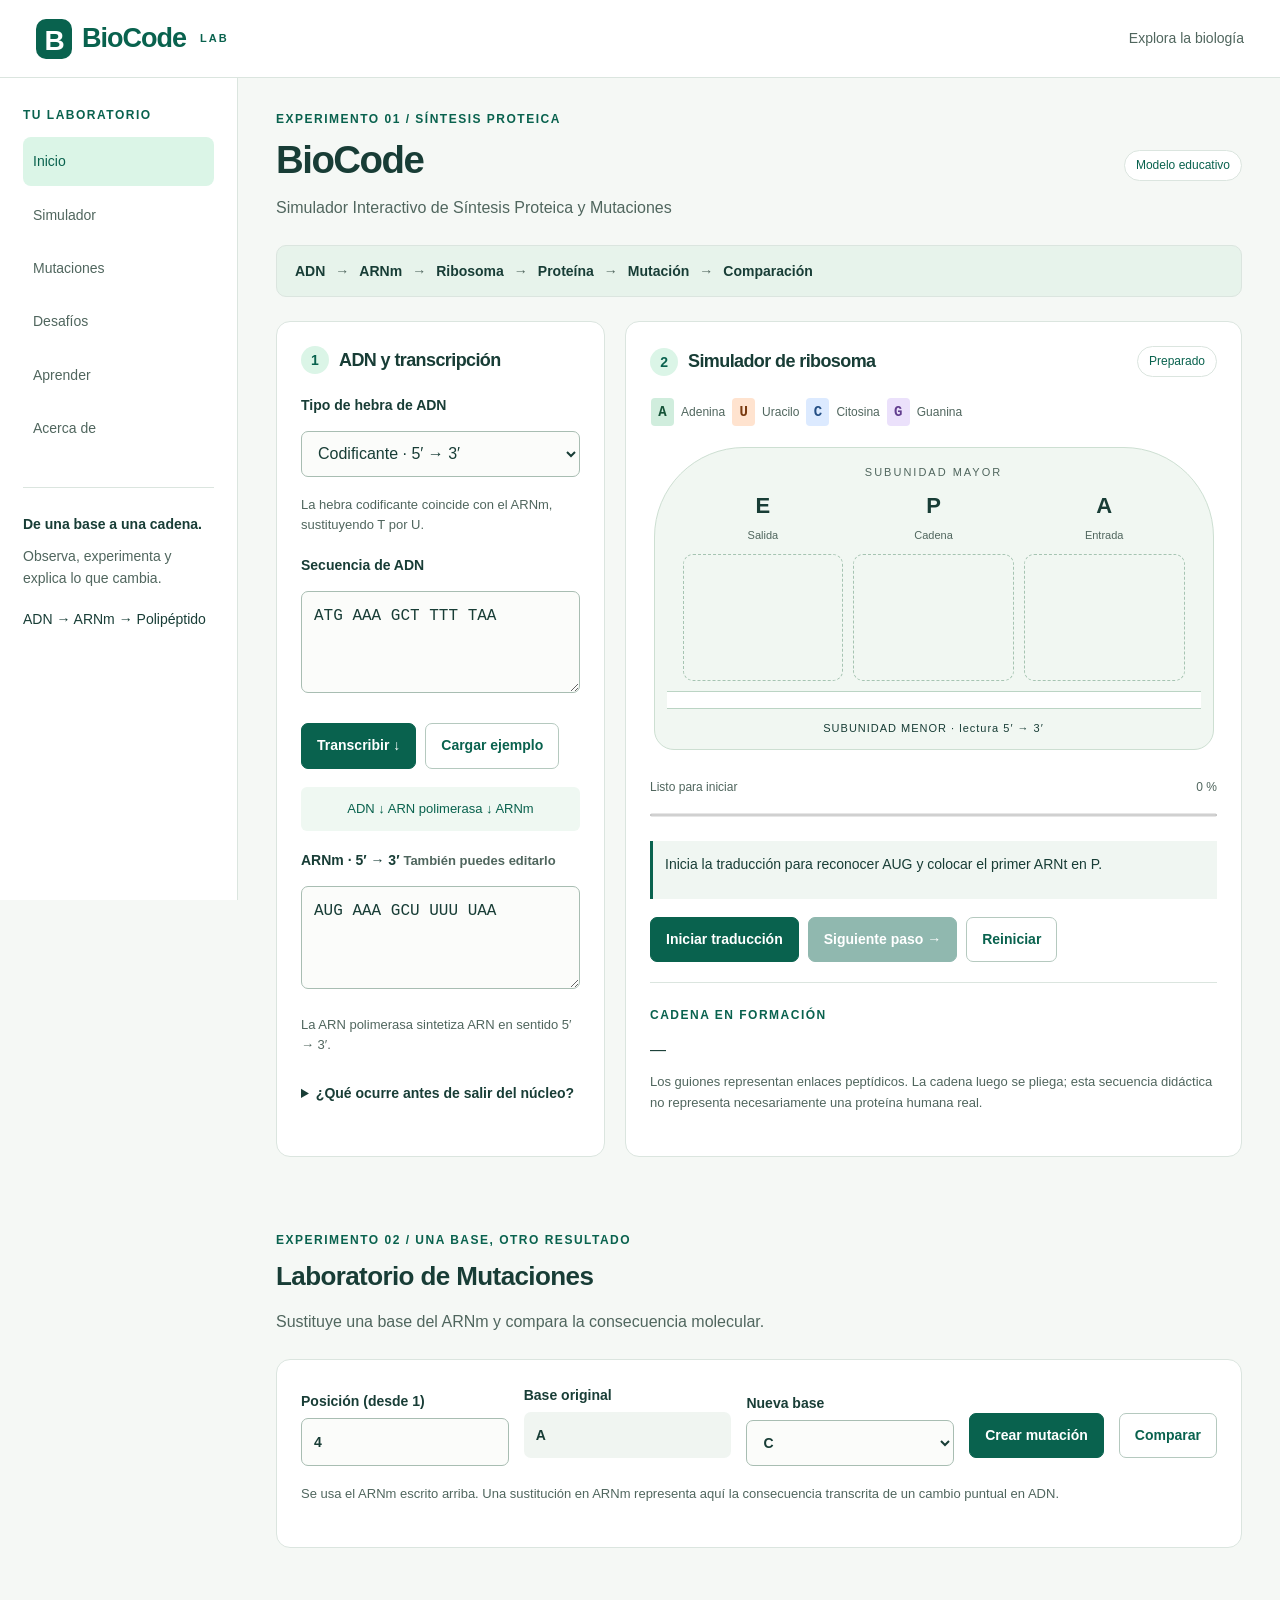
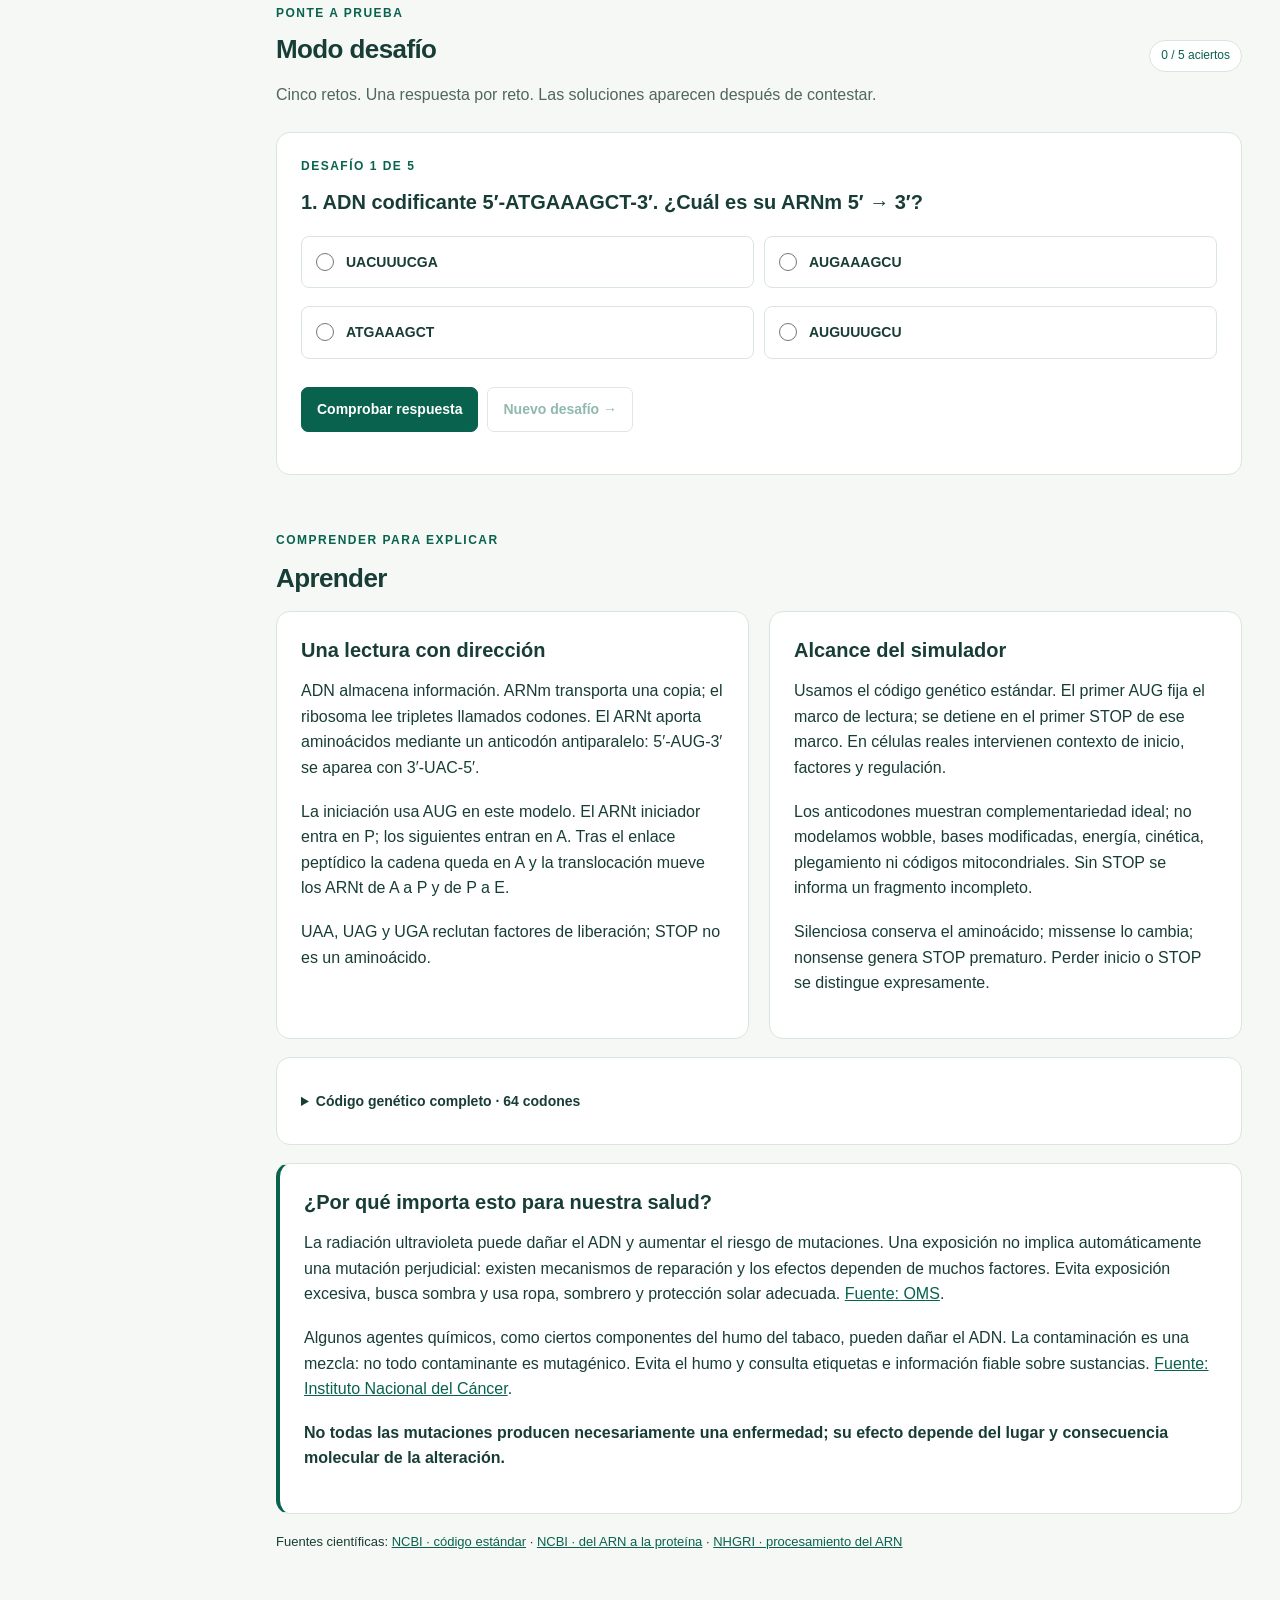
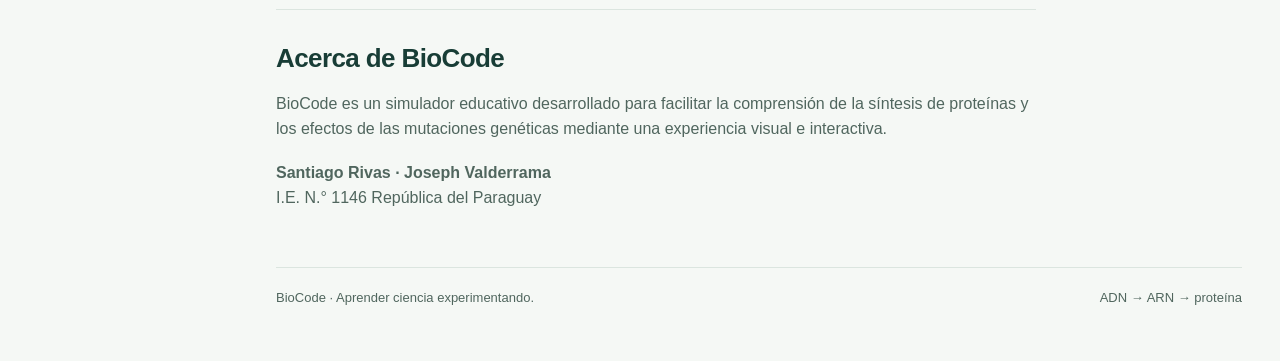
==== index.html @ 620fb061 "Publicar BioCode: simulador de síntesis proteica y mutaciones" ====
<!doctype html>
<html lang="es"><head><meta charset="UTF-8"><meta name="viewport" content="width=device-width,initial-scale=1"><meta name="description" content="Explora la síntesis proteica y las mutaciones con BioCode, un laboratorio interactivo."><title>BioCode · Laboratorio de síntesis proteica</title><link rel="icon" href="assets/icons/favicon.svg" type="image/svg+xml"><link rel="stylesheet" href="style.css"><script defer src="science.js"></script><script defer src="script.js"></script></head>
<body><a class="skip" href="#main">Saltar al laboratorio</a><header><a class="brand" href="#inicio"><span class="brand-icon">B</span> BioCode<span class="tag">LAB</span></a><span class="school">Explora la biología</span></header>
<div class="layout"><aside><p class="eyebrow">TU LABORATORIO</p><nav aria-label="Secciones"><a href="#inicio" class="active">Inicio</a><a href="#simulador">Simulador</a><a href="#mutaciones">Mutaciones</a><a href="#desafio">Desafíos</a><a href="#ciencia">Aprender</a><a href="#acerca">Acerca de</a></nav><div class="aside-note"><b>De una base a una cadena.</b><p>Observa, experimenta y explica lo que cambia.</p><span>ADN → ARNm → Polipéptido</span></div></aside>
<main id="main"><section id="inicio"><div class="section-heading"><div><p class="eyebrow">EXPERIMENTO 01 / SÍNTESIS PROTEICA</p><h1>BioCode</h1><p>Simulador Interactivo de Síntesis Proteica y Mutaciones</p></div><span class="pill">Modelo educativo</span></div>
<div class="learning-path" aria-label="Recorrido de aprendizaje">ADN <span>→</span> ARNm <span>→</span> Ribosoma <span>→</span> Proteína <span>→</span> Mutación <span>→</span> Comparación</div><div class="workspace" id="simulador"><article class="panel input-panel"><div class="panel-title"><span class="step">1</span><h2>ADN y transcripción</h2></div><label for="strand">Tipo de hebra de ADN</label><select id="strand"><option value="coding">Codificante · 5′ → 3′</option><option value="template">Molde · 3′ → 5′</option></select><p id="strand-help" class="hint">La hebra codificante coincide con el ARNm, sustituyendo T por U.</p><label for="dna">Secuencia de ADN</label><textarea id="dna" spellcheck="false" rows="3">ATG AAA GCT TTT TAA</textarea><div class="buttons"><button id="transcribe">Transcribir ↓</button><button class="secondary" id="example">Cargar ejemplo</button></div><p id="dna-status" role="status" class="feedback"></p><div class="polymerase">ADN ↓ ARN polimerasa ↓ ARNm</div><label for="rna">ARNm · 5′ → 3′ <span class="hint">También puedes editarlo</span></label><textarea id="rna" spellcheck="false" rows="3">AUG AAA GCU UUU UAA</textarea><p class="hint">La ARN polimerasa sintetiza ARN en sentido 5′ → 3′.</p><details><summary>¿Qué ocurre antes de salir del núcleo?</summary><p>En eucariotas, el pre-ARNm se procesa: se agrega una caperuza 5′, generalmente una cola poli-A en 3′, y el splicing elimina intrones y une exones. Aquí ingresamos una secuencia equivalente a la región ya procesada; no simulamos intrones ni añadimos cola poli-A a la traducción.</p></details></article>
<article class="panel ribosome-panel"><div class="panel-title"><span class="step">2</span><h2>Simulador de ribosoma</h2><span id="phase" class="pill">Preparado</span></div><div class="legend"><span class="base A">A</span> Adenina <span class="base U">U</span> Uracilo <span class="base C">C</span> Citosina <span class="base G">G</span> Guanina</div><div class="ribosome"><div class="sub-label">SUBUNIDAD MAYOR</div><div class="sites"><div><b>E</b><small>Salida</small><div id="site-e" class="site"></div></div><div><b>P</b><small>Cadena</small><div id="site-p" class="site"></div></div><div><b>A</b><small>Entrada</small><div id="site-a" class="site"></div></div></div><div class="mrna-window"><div id="moving-rna"></div></div><div class="minor">SUBUNIDAD MENOR · lectura 5′ → 3′</div></div><div id="codon-strip" class="codon-strip" aria-label="Codones de ARNm"></div><div class="progress-label"><span id="progress-label">Listo para iniciar</span><span id="progress-number">0 %</span></div><progress id="progress" value="0" max="100">0 %</progress><p id="context" role="status" class="context">Inicia la traducción para reconocer AUG y colocar el primer ARNt en P.</p><div class="buttons"><button id="start">Iniciar traducción</button><button id="next" disabled>Siguiente paso →</button><button id="reset" class="secondary">Reiniciar</button></div><div class="chain-box"><span class="eyebrow" id="chain-title">CADENA EN FORMACIÓN</span><div id="chain" class="chain">—</div></div><p class="hint">Los guiones representan enlaces peptídicos. La cadena luego se pliega; esta secuencia didáctica no representa necesariamente una proteína humana real.</p></article></div></section>
<section id="mutaciones"><div class="section-heading"><div><p class="eyebrow">EXPERIMENTO 02 / UNA BASE, OTRO RESULTADO</p><h2>Laboratorio de Mutaciones</h2><p>Sustituye una base del ARNm y compara la consecuencia molecular.</p></div></div><article class="panel"><div class="mutation-controls"><label>Posición (desde 1)<input id="position" type="number" min="1" value="4"></label><label>Base original<output id="original-base">A</output></label><label>Nueva base<select id="new-base"><option>C</option><option>A</option><option>U</option><option>G</option></select></label><button id="mutate">Crear mutación</button><button class="secondary" id="compare">Comparar</button></div><p class="hint">Se usa el ARNm escrito arriba. Una sustitución en ARNm representa aquí la consecuencia transcrita de un cambio puntual en ADN.</p><p id="mutation-status" role="status"></p><div id="comparison" class="comparison"></div></article></section>
<section id="desafio"><div class="section-heading"><div><p class="eyebrow">PONTE A PRUEBA</p><h2>Modo desafío</h2><p>Cinco retos. Una respuesta por reto. Las soluciones aparecen después de contestar.</p></div><span id="score" class="pill">0 / 5 aciertos</span></div><article class="panel"><p id="challenge-number" class="eyebrow"></p><h3 id="question"></h3><div id="answers" class="answers"></div><div class="buttons"><button id="check">Comprobar respuesta</button><button id="new-challenge" class="secondary" disabled>Nuevo desafío →</button></div><p id="challenge-feedback" role="status"></p><div id="challenge-summary"></div></article></section>
<section id="ciencia"><p class="eyebrow">COMPRENDER PARA EXPLICAR</p><h2>Aprender</h2><div class="info-grid"><article class="panel"><h3>Una lectura con dirección</h3><p>ADN almacena información. ARNm transporta una copia; el ribosoma lee tripletes llamados codones. El ARNt aporta aminoácidos mediante un anticodón antiparalelo: 5′-AUG-3′ se aparea con 3′-UAC-5′.</p><p>La iniciación usa AUG en este modelo. El ARNt iniciador entra en P; los siguientes entran en A. Tras el enlace peptídico la cadena queda en A y la translocación mueve los ARNt de A a P y de P a E.</p><p>UAA, UAG y UGA reclutan factores de liberación; STOP no es un aminoácido.</p></article><article class="panel"><h3>Alcance del simulador</h3><p>Usamos el código genético estándar. El primer AUG fija el marco de lectura; se detiene en el primer STOP de ese marco. En células reales intervienen contexto de inicio, factores y regulación.</p><p>Los anticodones muestran complementariedad ideal; no modelamos wobble, bases modificadas, energía, cinética, plegamiento ni códigos mitocondriales. Sin STOP se informa un fragmento incompleto.</p><p>Silenciosa conserva el aminoácido; missense lo cambia; nonsense genera STOP prematuro. Perder inicio o STOP se distingue expresamente.</p></article></div><details class="panel"><summary>Código genético completo · 64 codones</summary><div class="table-scroll"><table><thead><tr><th>Codón 5′ → 3′</th><th>Aminoácido</th><th>Abreviatura</th><th>Anticodón 3′ → 5′</th></tr></thead><tbody id="genetic-code"></tbody></table></div></details><article class="panel health"><h3>¿Por qué importa esto para nuestra salud?</h3><p>La radiación ultravioleta puede dañar el ADN y aumentar el riesgo de mutaciones. Una exposición no implica automáticamente una mutación perjudicial: existen mecanismos de reparación y los efectos dependen de muchos factores. Evita exposición excesiva, busca sombra y usa ropa, sombrero y protección solar adecuada. <a href="https://www.who.int/news-room/fact-sheets/detail/ultraviolet-radiation">Fuente: OMS</a>.</p><p>Algunos agentes químicos, como ciertos componentes del humo del tabaco, pueden dañar el ADN. La contaminación es una mezcla: no todo contaminante es mutagénico. Evita el humo y consulta etiquetas e información fiable sobre sustancias. <a href="https://www.cancer.gov/about-cancer/causes-prevention/risk/tobacco">Fuente: Instituto Nacional del Cáncer</a>.</p><p><strong>No todas las mutaciones producen necesariamente una enfermedad; su efecto depende del lugar y consecuencia molecular de la alteración.</strong></p></article><p class="sources">Fuentes científicas: <a href="https://www.ncbi.nlm.nih.gov/Taxonomy/Utils/wprintgc.cgi">NCBI · código estándar</a> · <a href="https://www.ncbi.nlm.nih.gov/books/NBK26829/">NCBI · del ARN a la proteína</a> · <a href="https://www.genome.gov/about-genomics/educational-resources/fact-sheets/ribonucleic-acid-fact-sheet">NHGRI · procesamiento del ARN</a></p></section>

<section id="acerca"><h2>Acerca de BioCode</h2><p>BioCode es un simulador educativo desarrollado para facilitar la comprensión de la síntesis de proteínas y los efectos de las mutaciones genéticas mediante una experiencia visual e interactiva.</p><p><strong>Santiago Rivas · Joseph Valderrama</strong><br>I.E. N.° 1146 República del Paraguay</p></section><footer>BioCode · Aprender ciencia experimentando.<span>ADN → ARN → proteína</span></footer></main></div></body></html>
---- style.css ----
:root{--ink:#183d36;--green:#09624e;--mint:#dbf5e7;--line:#dbe5df;--muted:#50665e;--paper:#f5f8f5;--orange:#b7431d}*{box-sizing:border-box}html{scroll-behavior:smooth;scroll-padding-top:90px}body{margin:0;background:var(--paper);color:var(--ink);font:16px/1.6 'Segoe UI',Arial,sans-serif}header{height:78px;display:flex;align-items:center;justify-content:space-between;padding:0 36px;border-bottom:1px solid var(--line);background:#fff;position:sticky;top:0;z-index:10}.brand{font-size:27px;font-weight:750;text-decoration:none;display:flex;gap:10px;align-items:center;letter-spacing:-1px}.brand-icon{display:grid;place-items:center;color:#fff;background:var(--green);width:36px;height:40px;border-radius:10px;font-size:28px}.tag{font-size:11px;letter-spacing:2px;margin-left:4px}.school{color:var(--muted);font-size:14px}.layout{display:grid;grid-template-columns:238px minmax(0,1fr)}aside{padding:28px 23px;border-right:1px solid var(--line);background:#fff;position:sticky;top:78px;height:calc(100vh - 78px);overflow:auto}nav a{display:flex;gap:13px;padding:13px 10px;margin:5px 0;font-size:14px;border-radius:8px;color:var(--muted);text-decoration:none}nav a.active,nav a:hover{background:var(--mint);color:var(--green)}.aside-note{border-top:1px solid var(--line);margin-top:34px;padding-top:25px;font-size:14px}.aside-note p,aside small{color:var(--muted)}aside small{display:block;margin-top:30px;font-size:13px}main{min-width:0;padding:32px 38px;max-width:1600px;width:100%;margin:auto}section{margin-bottom:56px}.section-heading{display:flex;align-items:center;justify-content:space-between;gap:20px;margin-bottom:24px}h1{font-size:clamp(28px,3vw,43px);letter-spacing:-1.5px;line-height:1.2;margin:8px 0 12px;font-weight:650}h2{font-size:26px;line-height:1.3;letter-spacing:-.6px;margin:10px 0 15px}h3{font-size:20px;line-height:1.4;margin:0 0 14px}p{margin:10px 0 18px}.section-heading p{margin-bottom:0;color:var(--muted)}.eyebrow{font-size:12px!important;font-weight:700;letter-spacing:1.5px;color:var(--green)!important;margin:0 0 12px}.pill{font-size:12px;white-space:nowrap;border:1px solid var(--line);border-radius:20px;padding:5px 11px;color:var(--green);background:#fff}.workspace{display:grid;grid-template-columns:minmax(260px,.8fr) minmax(420px,1.5fr);gap:20px}.panel{border:1px solid var(--line);background:#fff;border-radius:14px;padding:24px;margin-bottom:18px}.panel-title{display:flex;gap:10px;align-items:center;margin-bottom:20px}.panel-title h2{font-size:18px;margin:0;flex:1}.step{background:var(--mint);color:var(--green);border-radius:50%;display:grid;place-items:center;width:28px;height:28px;font-weight:bold;font-size:14px}label{display:block;font-size:14px;font-weight:600;margin-bottom:8px}input,select,textarea{width:100%;background:#fbfcfa;color:var(--ink);border:1px solid #a8bdb2;border-radius:7px;padding:12px;font:inherit;min-height:46px;margin:6px 0 8px}textarea{font-family:Consolas,monospace;resize:vertical;line-height:1.6;font-size:16px}.hint{font-size:13px;color:var(--muted);line-height:1.6}.buttons{display:flex;gap:9px;flex-wrap:wrap;margin:14px 0}button,.button{background:var(--green);color:white;border:1px solid var(--green);font:600 14px/1.4 'Segoe UI',sans-serif;padding:12px 15px;border-radius:7px;cursor:pointer;min-height:44px;text-decoration:none;display:inline-flex;align-items:center;justify-content:center}button:hover,.button:hover{filter:brightness(.91)}.secondary{background:#fff;color:var(--green);border-color:#b5c9bf}button:disabled{cursor:default;opacity:.45}button:focus-visible,a:focus-visible,summary:focus-visible,input:focus-visible,textarea:focus-visible,select:focus-visible{outline:3px solid #bb6611;outline-offset:3px}.polymerase{text-align:center;color:var(--green);font-size:13px;background:#eff8f2;padding:12px;margin:18px 0;border-radius:6px}details{font-size:14px}summary{cursor:pointer;font-weight:600;padding:8px 0}.legend{display:flex;align-items:center;flex-wrap:wrap;gap:6px;font-size:12px;color:var(--muted);margin-bottom:20px}.base{font:bold 14px Consolas,monospace;display:inline-grid;place-items:center;width:23px;height:28px;border-radius:4px;margin:1px}.A{background:#d0eddd;color:#145237}.U,.T{background:#ffe3cf;color:#793a10}.C{background:#dceaff;color:#234e84}.G{background:#ebe1fb;color:#613d8e}.ribosome{background:#f1f7f2;border:1px solid #cddfd2;border-radius:90px 90px 20px 20px;padding:16px 12px 0;overflow:hidden;max-width:560px;margin:auto}.sub-label{text-align:center;font-size:11px;letter-spacing:2px;color:var(--muted)}.sites{display:grid;grid-template-columns:repeat(3,1fr);gap:10px;margin:10px 16px;text-align:center}.sites b{font-size:22px;display:block;line-height:1.3}.sites small{font-size:11px;color:var(--muted)}.site{height:127px;display:flex;align-items:center;justify-content:center;border:1px dashed #a6c4b2;border-radius:10px;margin-top:8px}.trna{animation:arrive .35s ease-out;font-size:11px;line-height:1.45;display:flex;flex-direction:column;align-items:center;max-width:100%}.trna .amino{font-size:12px;background:#18634f;color:#fff;padding:3px 8px;border-radius:16px}.trna .stem{border-left:3px solid #729a82;height:18px}.trna .anti{background:#fff;border:1px solid #7ba58b;padding:3px;border-radius:4px;font:12px Consolas,monospace}.trna.empty{opacity:.7}.release{font-size:12px;font-weight:700;color:var(--orange)}.mrna-window{overflow:hidden;padding:8px 0;border-top:1px solid #bbd4c4;border-bottom:1px solid #bbd4c4;background:white;position:relative}#moving-rna{position:relative;left:50%;display:flex;width:max-content;transition:transform .45s ease;gap:0}.mrna-codon{display:inline-flex;justify-content:center;width:104px;font:bold 17px Consolas,monospace;letter-spacing:4px}.minor{text-align:center;font-size:11px;letter-spacing:1px;padding:11px}.codon-strip{display:flex;gap:6px;overflow:auto;padding:14px 0}.codon{flex:none;padding:5px;border-radius:6px;border:1px solid var(--line);text-align:center}.codon small{display:block;font-size:11px}.codon.reading{outline:2px solid var(--green);background:#e0f3e8}.progress-label{display:flex;justify-content:space-between;font-size:12px;color:var(--muted)}progress{width:100%;height:6px;accent-color:var(--green)}.context{min-height:58px;background:#f0f6f2;border-left:3px solid var(--green);padding:12px;font-size:14px;margin:18px 0}.chain-box{border-top:1px solid var(--line);padding-top:18px;margin-top:20px}.chain{display:flex;flex-wrap:wrap;gap:8px;align-items:center;margin-top:10px}.aa{background:#e2f0e7;border:1px solid #bcd4c6;border-radius:20px;padding:5px 12px;font:600 13px Consolas,monospace;animation:arrive .3s ease}.mutation-controls{display:flex;align-items:end;flex-wrap:wrap;gap:15px}.mutation-controls label{flex:1;min-width:120px;margin:0}.mutation-controls button{margin-bottom:16px}output{display:block;padding:12px;background:#f0f5f1;min-height:46px;margin:6px 0 16px;border-radius:7px}.comparison,.info-grid{display:grid;grid-template-columns:1fr 1fr;gap:20px}.compare-card{padding:20px;background:#f7f9f7;border-radius:10px;min-width:0}.sequence{display:flex;flex-wrap:wrap;align-items:center;gap:5px;margin:15px 0}.changed{outline:2px solid #ad3f18;background:#ffe2c8!important;animation:arrive .4s ease}.comparison .conclusion{grid-column:1/-1;border-left:3px solid #bb5c2d;padding:12px 18px;background:#fff4e9}.answers{display:grid;grid-template-columns:1fr 1fr;gap:10px;margin:20px 0}.answer{border:1px solid var(--line);padding:14px;display:flex;gap:12px;align-items:center;cursor:pointer;border-radius:8px}.answer:has(input:checked){border-color:var(--green);background:var(--mint)}.answer input{width:18px;min-height:18px;margin:0}.feedback:not(:empty){padding:8px;background:#f0f6f2}.error{color:#982f20!important}.success{color:var(--green)}.table-scroll{overflow:auto;max-height:440px}table{border-collapse:collapse;width:100%;font-size:14px}th,td{text-align:left;padding:10px;border-bottom:1px solid var(--line)}th{background:#edf5ef;position:sticky;top:0}.health{border-left:4px solid var(--green)}a{color:var(--green)}.sources{font-size:13px}.skip{position:absolute;left:10px;top:-100px;z-index:100;background:#fff;padding:10px}.skip:focus{top:10px}footer{display:flex;justify-content:space-between;font-size:13px;color:var(--muted);border-top:1px solid var(--line);padding:20px 0}@keyframes arrive{from{opacity:0;transform:translateY(8px)}to{opacity:1;transform:translateY(0)}}@media(min-width:1500px){main{padding:40px 50px}}@media(max-width:1150px){.layout{grid-template-columns:190px minmax(0,1fr)}aside{padding:20px 12px}main{padding:25px 22px}.workspace{grid-template-columns:1fr}.input-panel{display:block}.school{font-size:12px}}@media(max-width:650px){header{height:65px;padding:0 18px}.school{display:none}.layout{display:block}aside{position:static;height:auto;padding:8px;border-right:0;border-bottom:1px solid var(--line)}aside>.eyebrow,.aside-note,aside>small{display:none}nav{display:flex;overflow:auto}nav a{white-space:nowrap;padding:9px;font-size:12px}main{padding:24px 14px}.section-heading{align-items:start}.section-heading>.pill{display:none}.panel{padding:17px}.workspace,.comparison,.info-grid{grid-template-columns:1fr}.panel-title{flex-wrap:wrap}.sites{margin:10px 0;gap:5px}.site{height:132px}.ribosome{padding:16px 6px 0}.trna .anti{font-size:11px}.answers{grid-template-columns:1fr}h1{font-size:32px}.legend{font-size:11px}.mutation-controls{gap:8px}.mutation-controls label{min-width:80px}.mrna-codon{width:90px}footer{display:block}footer span{display:block}}@media(prefers-reduced-motion:reduce){*,*::before,*::after{animation:none!important;transition:none!important;scroll-behavior:auto!important}}
.panel{min-width:0}.trna small{overflow-wrap:anywhere}.trna.empty{opacity:1;color:#405d51}.mrna-window{min-width:0}
.learning-path{display:flex;flex-wrap:wrap;gap:10px;align-items:center;margin:0 0 24px;padding:14px 18px;background:#e7f3eb;border:1px solid var(--line);border-radius:10px;font-size:14px;font-weight:600}.learning-path span{color:var(--muted)}#simulador{scroll-margin-top:95px}#acerca{max-width:760px;border-top:1px solid var(--line);padding-top:22px}#acerca p{color:var(--muted)}
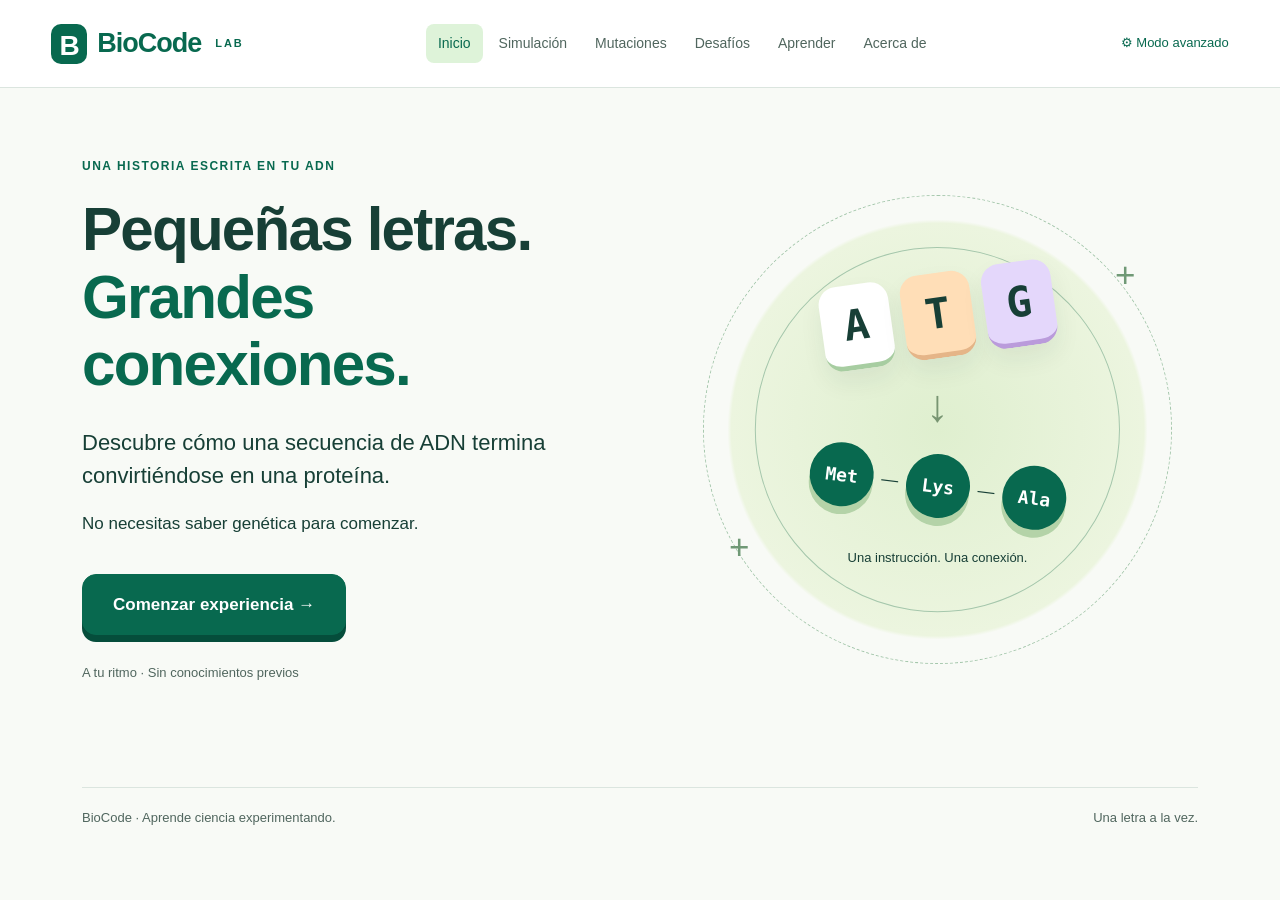
==== commit 13599388: "Convertir BioCode en una experiencia guiada paso a paso" ====
--- a/index.html
+++ b/index.html
@@ -1,12 +1,20 @@
 <!doctype html>
-<html lang="es"><head><meta charset="UTF-8"><meta name="viewport" content="width=device-width,initial-scale=1"><meta name="description" content="Explora la síntesis proteica y las mutaciones con BioCode, un laboratorio interactivo."><title>BioCode · Laboratorio de síntesis proteica</title><link rel="icon" href="assets/icons/favicon.svg" type="image/svg+xml"><link rel="stylesheet" href="style.css"><script defer src="science.js"></script><script defer src="script.js"></script></head>
-<body><a class="skip" href="#main">Saltar al laboratorio</a><header><a class="brand" href="#inicio"><span class="brand-icon">B</span> BioCode<span class="tag">LAB</span></a><span class="school">Explora la biología</span></header>
-<div class="layout"><aside><p class="eyebrow">TU LABORATORIO</p><nav aria-label="Secciones"><a href="#inicio" class="active">Inicio</a><a href="#simulador">Simulador</a><a href="#mutaciones">Mutaciones</a><a href="#desafio">Desafíos</a><a href="#ciencia">Aprender</a><a href="#acerca">Acerca de</a></nav><div class="aside-note"><b>De una base a una cadena.</b><p>Observa, experimenta y explica lo que cambia.</p><span>ADN → ARNm → Polipéptido</span></div></aside>
-<main id="main"><section id="inicio"><div class="section-heading"><div><p class="eyebrow">EXPERIMENTO 01 / SÍNTESIS PROTEICA</p><h1>BioCode</h1><p>Simulador Interactivo de Síntesis Proteica y Mutaciones</p></div><span class="pill">Modelo educativo</span></div>
-<div class="learning-path" aria-label="Recorrido de aprendizaje">ADN <span>→</span> ARNm <span>→</span> Ribosoma <span>→</span> Proteína <span>→</span> Mutación <span>→</span> Comparación</div><div class="workspace" id="simulador"><article class="panel input-panel"><div class="panel-title"><span class="step">1</span><h2>ADN y transcripción</h2></div><label for="strand">Tipo de hebra de ADN</label><select id="strand"><option value="coding">Codificante · 5′ → 3′</option><option value="template">Molde · 3′ → 5′</option></select><p id="strand-help" class="hint">La hebra codificante coincide con el ARNm, sustituyendo T por U.</p><label for="dna">Secuencia de ADN</label><textarea id="dna" spellcheck="false" rows="3">ATG AAA GCT TTT TAA</textarea><div class="buttons"><button id="transcribe">Transcribir ↓</button><button class="secondary" id="example">Cargar ejemplo</button></div><p id="dna-status" role="status" class="feedback"></p><div class="polymerase">ADN ↓ ARN polimerasa ↓ ARNm</div><label for="rna">ARNm · 5′ → 3′ <span class="hint">También puedes editarlo</span></label><textarea id="rna" spellcheck="false" rows="3">AUG AAA GCU UUU UAA</textarea><p class="hint">La ARN polimerasa sintetiza ARN en sentido 5′ → 3′.</p><details><summary>¿Qué ocurre antes de salir del núcleo?</summary><p>En eucariotas, el pre-ARNm se procesa: se agrega una caperuza 5′, generalmente una cola poli-A en 3′, y el splicing elimina intrones y une exones. Aquí ingresamos una secuencia equivalente a la región ya procesada; no simulamos intrones ni añadimos cola poli-A a la traducción.</p></details></article>
+<html lang="es"><head><meta charset="UTF-8"><meta name="viewport" content="width=device-width,initial-scale=1"><meta name="description" content="Explora la síntesis proteica y las mutaciones con BioCode, un laboratorio interactivo."><title>BioCode · Laboratorio de síntesis proteica</title><link rel="icon" href="assets/icons/favicon.svg" type="image/svg+xml"><link rel="stylesheet" href="style.css"><link rel="stylesheet" href="experience.css"><script defer src="science.js"></script><script defer src="script.js"></script><script defer src="experience.js"></script></head>
+<body><a class="skip" href="#main">Saltar a la experiencia</a><header><a class="brand" href="#inicio"><span class="brand-icon">B</span> BioCode<span class="tag">LAB</span></a><nav aria-label="Secciones"><a href="#inicio">Inicio</a><a href="#simulador">Simulación</a><a href="#mutaciones">Mutaciones</a><a href="#desafio">Desafíos</a><a href="#ciencia">Aprender</a><a href="#acerca">Acerca de</a></nav><a class="advanced-link" href="#avanzado">⚙ Modo avanzado</a></header><main id="main"><div id="journey" hidden><ol aria-label="Progreso de la experiencia"><li data-stage="0"><span>1</span>ADN</li><li data-stage="1"><span>2</span>ARNm</li><li data-stage="2"><span>3</span>Ribosoma</li><li data-stage="3"><span>4</span>Proteína</li><li data-stage="4"><span>5</span>Mutación</li><li data-stage="5"><span>6</span>Resultado</li></ol><button class="back-button secondary" id="back-step">← Volver</button></div>
+<section id="inicio" class="view" hidden><div class="welcome"><div><p class="eyebrow">UNA HISTORIA ESCRITA EN TU ADN</p><h1 tabindex="-1">Pequeñas letras.<br><em>Grandes conexiones.</em></h1><p class="hero-copy">Descubre cómo una secuencia de ADN termina convirtiéndose en una proteína.</p><p>No necesitas saber genética para comenzar.</p><a class="button primary-action" href="#simulador">Comenzar experiencia →</a><p class="hint">A tu ritmo · Sin conocimientos previos</p></div><div class="welcome-art" aria-hidden="true"><span class="orbit orbit-one"></span><span class="orbit orbit-two"></span><div class="floating-codon"><b>A</b><b>T</b><b>G</b></div><div class="art-arrow">↓</div><div class="molecule"><i>Met</i><span>—</span><i>Lys</i><span>—</span><i>Ala</i></div><p>Una instrucción. Una conexión.</p><span class="art-spark spark-one">+</span><span class="art-spark spark-two">+</span></div></div></section>
+<section id="simulador" class="view" hidden><p class="eyebrow">PASO 1 / 6</p><h1 tabindex="-1">Tu ADN</h1><p class="intro">Esta es una pequeña secuencia de ADN.</p><div class="experience-card"><div class="sequence-big" id="dna-preview">ATG AAA GCT TTT TAA</div><p class="hint">Cada letra representa una base. Vamos a descubrir qué instrucciones contiene.</p><div class="choice-buttons"><button id="guide-example" class="secondary">Usar esta secuencia</button><button id="guide-edit" class="secondary">Escribir mi propia secuencia</button></div><div id="custom-dna" hidden><label for="guide-dna">Escribe tu ADN con A, T, C y G</label><textarea id="guide-dna" rows="2" spellcheck="false">ATG AAA GCT TTT TAA</textarea></div><details class="advanced-options"><summary>⚙ Opciones avanzadas</summary><label for="guide-strand">Tipo de hebra</label><select id="guide-strand"><option value="coding">Codificante · 5′ → 3′</option><option value="template">Molde · 3′ → 5′</option></select><p id="guide-strand-help" class="hint">La hebra codificante coincide con el ARNm, cambiando T por U.</p><a href="#avanzado">Abrir todas las funciones científicas →</a></details><p id="guide-dna-status" role="status"></p><button id="dna-continue" class="primary-action">Continuar →</button></div></section>
+<section id="arnm" class="view" hidden><p class="eyebrow">PASO 2 / 6</p><h1 tabindex="-1">Una copia para el viaje</h1><p class="intro">Del ADN al ARNm, letra por letra.</p><div class="transformation experience-card"><span class="eyebrow">ADN</span><div class="sequence-big" id="guide-dna-output"></div><div class="enzyme"><span>↓</span><b>ARN polimerasa</b><small>La enzima que hace la copia</small><span>↓</span></div><span class="eyebrow">ARNm</span><div class="sequence-big rna-copy" id="guide-rna-output"></div><div class="small-lessons"><p>El ARN usa <b>U</b> en lugar de <b>T</b>.</p><p>Cada grupo de <b>3 letras</b> del ARNm se llama <b>codón</b>.</p></div><a class="button primary-action" href="#ribosoma">Continuar al ribosoma →</a></div></section>
+<section id="ribosoma" class="view" hidden><p class="eyebrow">PASO 3 / 6</p><h1 tabindex="-1">El ribosoma</h1><p class="intro">Una acción por clic. Una cadena que crece.</p><div class="guided-lab"><div class="visual-ribosome"><p class="sub-label">SUBUNIDAD MAYOR</p><div class="guide-sites"><div><b>E</b><small>Salida</small><div id="guide-site-e" class="guide-site"></div></div><div><b>P</b><small>Cadena</small><div id="guide-site-p" class="guide-site"></div></div><div><b>A</b><small>Entrada</small><div id="guide-site-a" class="guide-site"></div></div></div><div class="guide-track" id="guide-track" aria-label="ARNm en el ribosoma"></div><p class="sub-label">ARNm · SUBUNIDAD MENOR</p></div><div class="guide-controls"><p class="eyebrow" id="guide-action-count">LISTO PARA COMENZAR</p><p id="guide-action" class="action-message" role="status">Vamos a buscar la señal de inicio.</p><div class="guide-chain-area"><span class="eyebrow">TU CADENA</span><div class="chain" id="guide-chain">Todavía no hay aminoácidos.</div></div><button class="primary-action" id="guide-next">Siguiente paso →</button><button class="text-button" id="guide-restart">↺ Reiniciar traducción</button><details><summary>Ver detalle científico de esta acción</summary><p id="guide-detail"></p><a href="#avanzado">Ver anticodones y controles avanzados</a></details></div></div></section>
+<section id="proteina" class="view" hidden><p class="eyebrow">PASO 4 / 6</p><h1 tabindex="-1">Tu cadena, conectada</h1><p class="intro">Observa el resultado de la traducción.</p><div class="experience-card result-celebration"><span class="result-symbol" aria-hidden="true">✦</span><h2 id="protein-title"></h2><div id="guide-protein" class="chain hero-chain"></div><p id="protein-message"></p><p class="hint">Una proteína se forma a partir de una cadena que después se pliega. Este ejemplo didáctico no representa una proteína humana específica.</p><div class="next-question"><h3>¿Quieres ver qué ocurre si cambiamos UNA sola letra?</h3><a class="button primary-action" href="#mutaciones">Crear una mutación →</a></div></div></section>
+<section id="mutaciones" class="view" hidden><p class="eyebrow">PASO 5 / 6</p><h1 tabindex="-1">Una letra puede cambiar la historia</h1><p class="intro">Selecciona una letra del ARNm y descubre qué ocurre.</p><div class="experience-card"><p class="eyebrow">NORMAL · TOCA UNA LETRA</p><div id="mutation-letters" class="mutation-letters"></div><div class="base-picker"><span id="selected-base"></span><span aria-hidden="true">→</span><label for="guide-base">Cambiar por<select id="guide-base"><option>C</option><option>A</option><option>U</option><option>G</option></select></label><button id="guide-mutate">Aplicar cambio →</button></div><p id="guide-mutation-error" role="status"></p><div id="mutation-reveal" aria-live="polite"></div><button class="primary-action" id="guide-compare" disabled>Comparar resultados →</button><p class="hint">Aquí el cambio en ARNm representa la consecuencia de una sustitución en ADN.</p></div></section>
+<section id="resultado" class="view" hidden><p class="eyebrow">PASO 6 / 6</p><h1 tabindex="-1">Misma historia. Una diferencia.</h1><p class="intro">Compara la secuencia y la cadena que produjo cada versión.</p><div id="guide-comparison" class="guided-comparison"></div><p class="hint">No todas las mutaciones provocan enfermedad. Su efecto depende del cambio y de su contexto.</p><div class="choice-buttons"><a class="button primary-action" href="#desafio">Ponerme a prueba →</a><a href="#mutaciones" class="button secondary">Probar otro cambio</a><a href="#simulador" class="button secondary">Explorar otro ADN</a></div></section>
+<section id="desafio" class="view" hidden><div class="section-heading"><div><p class="eyebrow">PONTE A PRUEBA</p><h2>Modo desafío</h2><p>Cinco retos. Una respuesta por reto. Las soluciones aparecen después de contestar.</p></div><span id="score" class="pill">0 / 5 aciertos</span></div><article class="panel"><p id="challenge-number" class="eyebrow"></p><h3 id="question"></h3><div id="answers" class="answers"></div><div class="buttons"><button id="check">Comprobar respuesta</button><button id="new-challenge" class="secondary" disabled>Nuevo desafío →</button></div><p id="challenge-feedback" role="status"></p><div id="challenge-summary"></div></article></section>
+
+<section id="ciencia" class="view" hidden><p class="eyebrow">A TU RITMO</p><h1 tabindex="-1">Pequeñas ideas. Grandes descubrimientos.</h1><p class="intro">Explora una pregunta a la vez.</p><div class="learn-grid"><article class="learn-card"><span class="concept-icon">ADN</span><h2>¿Qué es ADN?</h2><p>Es una molécula que guarda instrucciones para las células. Aquí exploramos un pequeño fragmento.</p><details><summary>Ver más<span class="sr-only"> sobre ¿Qué es ADN?</span></summary><p>Sus bases son A, T, C y G. Para producir ARN se lee una hebra molde; la hebra codificante coincide con el ARN, cambiando T por U.</p></details></article><article class="learn-card"><span class="concept-icon">ARNm</span><h2>¿Qué es ARNm?</h2><p>Es una copia de información del ADN que puede leer el ribosoma. Usa U en lugar de T.</p><details><summary>Ver más<span class="sr-only"> sobre ¿Qué es ARNm?</span></summary><p>La ARN polimerasa lee la hebra molde de ADN en dirección 3′ → 5′ y sintetiza ARN 5′ → 3′. En eucariotas, el pre-ARNm se procesa antes de salir del núcleo.</p></details></article><article class="learn-card"><span class="concept-icon">ABC</span><h2>¿Qué es un codón?</h2><p>Es un grupo de tres letras del ARNm. Indica un aminoácido o una señal para detenerse.</p><details><summary>Ver más<span class="sr-only"> sobre ¿Qué es un codón?</span></summary><p>El código estándar tiene 64 codones. AUG codifica Metionina y actúa como inicio en este modelo; UAA, UAG y UGA son señales STOP. El marco se fija desde el primer AUG.</p></details></article><article class="learn-card"><span class="concept-icon">ARNt</span><h2>¿Qué es ARNt?</h2><p>Es la molécula que lleva un aminoácido al ribosoma. Su anticodón reconoce el codón correspondiente.</p><details><summary>Ver más<span class="sr-only"> sobre ¿Qué es ARNt?</span></summary><p>El anticodón se aparea de forma antiparalela: 5′-AUG-3′ con 3′-UAC-5′. Mostramos complementariedad ideal, sin wobble ni bases modificadas. No hay ARNt para STOP.</p></details></article><article class="learn-card"><span class="concept-icon">E P A</span><h2>¿Qué hace el ribosoma?</h2><p>Lee el ARNm y une aminoácidos para formar una cadena. Esa cadena después puede plegarse.</p><details><summary>Ver más<span class="sr-only"> sobre ¿Qué hace el ribosoma?</span></summary><p>El ARNt iniciador entra en P. Los siguientes entran en A; tras el enlace peptídico, la cadena queda en A. Al avanzar, A pasa a P y P a E. En STOP actúa un factor de liberación.</p></details></article><article class="learn-card"><span class="concept-icon">A → C</span><h2>¿Qué es una mutación?</h2><p>Es un cambio en la secuencia genética. A veces cambia la cadena producida; otras veces no.</p><details><summary>Ver más<span class="sr-only"> sobre ¿Qué es una mutación?</span></summary><p>Una sustitución puede ser silenciosa, missense o nonsense. También puede alterar el inicio o STOP. Aquí cambiamos el ARNm para representar la consecuencia transcrita de una sustitución en ADN. No todas las mutaciones causan enfermedad.</p></details></article></div><a class="button secondary" href="#avanzado">Explorar el código genético y los detalles científicos →</a></section>
+<section id="acerca" class="view" hidden><h2>Acerca de BioCode</h2><p>BioCode es un simulador educativo desarrollado para facilitar la comprensión de la síntesis de proteínas y los efectos de las mutaciones genéticas mediante una experiencia visual e interactiva.</p><p><strong>Santiago Rivas · Joseph Valderrama</strong><br>I.E. N.° 1146 República del Paraguay</p></section>
+<section id="avanzado" class="view" hidden><div class="advanced-banner"><div><p class="eyebrow">MODO AVANZADO</p><h1 tabindex="-1">Explora todos los detalles</h1><p>Hebras, orientaciones, anticodones y controles científicos completos.</p></div><button id="advanced-to-guide" class="secondary">Usar este ARNm en el recorrido →</button></div><section id="advanced-intro"><div class="section-heading"><div><p class="eyebrow">EXPERIMENTO 01 / SÍNTESIS PROTEICA</p><h1>BioCode</h1><p>Simulador Interactivo de Síntesis Proteica y Mutaciones</p></div><span class="pill">Modelo educativo</span></div>
+<div class="learning-path" aria-label="Recorrido de aprendizaje">ADN <span>→</span> ARNm <span>→</span> Ribosoma <span>→</span> Proteína <span>→</span> Mutación <span>→</span> Comparación</div><div class="workspace" id="lab-workspace"><article class="panel input-panel"><div class="panel-title"><span class="step">1</span><h2>ADN y transcripción</h2></div><label for="strand">Tipo de hebra de ADN</label><select id="strand"><option value="coding">Codificante · 5′ → 3′</option><option value="template">Molde · 3′ → 5′</option></select><p id="strand-help" class="hint">La hebra codificante coincide con el ARNm, sustituyendo T por U.</p><label for="dna">Secuencia de ADN</label><textarea id="dna" spellcheck="false" rows="3">ATG AAA GCT TTT TAA</textarea><div class="buttons"><button id="transcribe">Transcribir ↓</button><button class="secondary" id="example">Cargar ejemplo</button></div><p id="dna-status" role="status" class="feedback"></p><div class="polymerase">ADN ↓ ARN polimerasa ↓ ARNm</div><label for="rna">ARNm · 5′ → 3′ <span class="hint">También puedes editarlo</span></label><textarea id="rna" spellcheck="false" rows="3">AUG AAA GCU UUU UAA</textarea><p class="hint">La ARN polimerasa sintetiza ARN en sentido 5′ → 3′.</p><details><summary>¿Qué ocurre antes de salir del núcleo?</summary><p>En eucariotas, el pre-ARNm se procesa: se agrega una caperuza 5′, generalmente una cola poli-A en 3′, y el splicing elimina intrones y une exones. Aquí ingresamos una secuencia equivalente a la región ya procesada; no simulamos intrones ni añadimos cola poli-A a la traducción.</p></details></article>
 <article class="panel ribosome-panel"><div class="panel-title"><span class="step">2</span><h2>Simulador de ribosoma</h2><span id="phase" class="pill">Preparado</span></div><div class="legend"><span class="base A">A</span> Adenina <span class="base U">U</span> Uracilo <span class="base C">C</span> Citosina <span class="base G">G</span> Guanina</div><div class="ribosome"><div class="sub-label">SUBUNIDAD MAYOR</div><div class="sites"><div><b>E</b><small>Salida</small><div id="site-e" class="site"></div></div><div><b>P</b><small>Cadena</small><div id="site-p" class="site"></div></div><div><b>A</b><small>Entrada</small><div id="site-a" class="site"></div></div></div><div class="mrna-window"><div id="moving-rna"></div></div><div class="minor">SUBUNIDAD MENOR · lectura 5′ → 3′</div></div><div id="codon-strip" class="codon-strip" aria-label="Codones de ARNm"></div><div class="progress-label"><span id="progress-label">Listo para iniciar</span><span id="progress-number">0 %</span></div><progress id="progress" value="0" max="100">0 %</progress><p id="context" role="status" class="context">Inicia la traducción para reconocer AUG y colocar el primer ARNt en P.</p><div class="buttons"><button id="start">Iniciar traducción</button><button id="next" disabled>Siguiente paso →</button><button id="reset" class="secondary">Reiniciar</button></div><div class="chain-box"><span class="eyebrow" id="chain-title">CADENA EN FORMACIÓN</span><div id="chain" class="chain">—</div></div><p class="hint">Los guiones representan enlaces peptídicos. La cadena luego se pliega; esta secuencia didáctica no representa necesariamente una proteína humana real.</p></article></div></section>
-<section id="mutaciones"><div class="section-heading"><div><p class="eyebrow">EXPERIMENTO 02 / UNA BASE, OTRO RESULTADO</p><h2>Laboratorio de Mutaciones</h2><p>Sustituye una base del ARNm y compara la consecuencia molecular.</p></div></div><article class="panel"><div class="mutation-controls"><label>Posición (desde 1)<input id="position" type="number" min="1" value="4"></label><label>Base original<output id="original-base">A</output></label><label>Nueva base<select id="new-base"><option>C</option><option>A</option><option>U</option><option>G</option></select></label><button id="mutate">Crear mutación</button><button class="secondary" id="compare">Comparar</button></div><p class="hint">Se usa el ARNm escrito arriba. Una sustitución en ARNm representa aquí la consecuencia transcrita de un cambio puntual en ADN.</p><p id="mutation-status" role="status"></p><div id="comparison" class="comparison"></div></article></section>
-<section id="desafio"><div class="section-heading"><div><p class="eyebrow">PONTE A PRUEBA</p><h2>Modo desafío</h2><p>Cinco retos. Una respuesta por reto. Las soluciones aparecen después de contestar.</p></div><span id="score" class="pill">0 / 5 aciertos</span></div><article class="panel"><p id="challenge-number" class="eyebrow"></p><h3 id="question"></h3><div id="answers" class="answers"></div><div class="buttons"><button id="check">Comprobar respuesta</button><button id="new-challenge" class="secondary" disabled>Nuevo desafío →</button></div><p id="challenge-feedback" role="status"></p><div id="challenge-summary"></div></article></section>
-<section id="ciencia"><p class="eyebrow">COMPRENDER PARA EXPLICAR</p><h2>Aprender</h2><div class="info-grid"><article class="panel"><h3>Una lectura con dirección</h3><p>ADN almacena información. ARNm transporta una copia; el ribosoma lee tripletes llamados codones. El ARNt aporta aminoácidos mediante un anticodón antiparalelo: 5′-AUG-3′ se aparea con 3′-UAC-5′.</p><p>La iniciación usa AUG en este modelo. El ARNt iniciador entra en P; los siguientes entran en A. Tras el enlace peptídico la cadena queda en A y la translocación mueve los ARNt de A a P y de P a E.</p><p>UAA, UAG y UGA reclutan factores de liberación; STOP no es un aminoácido.</p></article><article class="panel"><h3>Alcance del simulador</h3><p>Usamos el código genético estándar. El primer AUG fija el marco de lectura; se detiene en el primer STOP de ese marco. En células reales intervienen contexto de inicio, factores y regulación.</p><p>Los anticodones muestran complementariedad ideal; no modelamos wobble, bases modificadas, energía, cinética, plegamiento ni códigos mitocondriales. Sin STOP se informa un fragmento incompleto.</p><p>Silenciosa conserva el aminoácido; missense lo cambia; nonsense genera STOP prematuro. Perder inicio o STOP se distingue expresamente.</p></article></div><details class="panel"><summary>Código genético completo · 64 codones</summary><div class="table-scroll"><table><thead><tr><th>Codón 5′ → 3′</th><th>Aminoácido</th><th>Abreviatura</th><th>Anticodón 3′ → 5′</th></tr></thead><tbody id="genetic-code"></tbody></table></div></details><article class="panel health"><h3>¿Por qué importa esto para nuestra salud?</h3><p>La radiación ultravioleta puede dañar el ADN y aumentar el riesgo de mutaciones. Una exposición no implica automáticamente una mutación perjudicial: existen mecanismos de reparación y los efectos dependen de muchos factores. Evita exposición excesiva, busca sombra y usa ropa, sombrero y protección solar adecuada. <a href="https://www.who.int/news-room/fact-sheets/detail/ultraviolet-radiation">Fuente: OMS</a>.</p><p>Algunos agentes químicos, como ciertos componentes del humo del tabaco, pueden dañar el ADN. La contaminación es una mezcla: no todo contaminante es mutagénico. Evita el humo y consulta etiquetas e información fiable sobre sustancias. <a href="https://www.cancer.gov/about-cancer/causes-prevention/risk/tobacco">Fuente: Instituto Nacional del Cáncer</a>.</p><p><strong>No todas las mutaciones producen necesariamente una enfermedad; su efecto depende del lugar y consecuencia molecular de la alteración.</strong></p></article><p class="sources">Fuentes científicas: <a href="https://www.ncbi.nlm.nih.gov/Taxonomy/Utils/wprintgc.cgi">NCBI · código estándar</a> · <a href="https://www.ncbi.nlm.nih.gov/books/NBK26829/">NCBI · del ARN a la proteína</a> · <a href="https://www.genome.gov/about-genomics/educational-resources/fact-sheets/ribonucleic-acid-fact-sheet">NHGRI · procesamiento del ARN</a></p></section>
-
-<section id="acerca"><h2>Acerca de BioCode</h2><p>BioCode es un simulador educativo desarrollado para facilitar la comprensión de la síntesis de proteínas y los efectos de las mutaciones genéticas mediante una experiencia visual e interactiva.</p><p><strong>Santiago Rivas · Joseph Valderrama</strong><br>I.E. N.° 1146 República del Paraguay</p></section><footer>BioCode · Aprender ciencia experimentando.<span>ADN → ARN → proteína</span></footer></main></div></body></html>
+<section id="advanced-mutations"><div class="section-heading"><div><p class="eyebrow">EXPERIMENTO 02 / UNA BASE, OTRO RESULTADO</p><h2>Laboratorio de Mutaciones</h2><p>Sustituye una base del ARNm y compara la consecuencia molecular.</p></div></div><article class="panel"><div class="mutation-controls"><label>Posición (desde 1)<input id="position" type="number" min="1" value="4"></label><label>Base original<output id="original-base">A</output></label><label>Nueva base<select id="new-base"><option>C</option><option>A</option><option>U</option><option>G</option></select></label><button id="mutate">Crear mutación</button><button class="secondary" id="compare">Comparar</button></div><p class="hint">Se usa el ARNm escrito arriba. Una sustitución en ARNm representa aquí la consecuencia transcrita de un cambio puntual en ADN.</p><p id="mutation-status" role="status"></p><div id="comparison" class="comparison"></div></article></section>
+<section id="advanced-science"><p class="eyebrow">COMPRENDER PARA EXPLICAR</p><h2>Aprender</h2><div class="info-grid"><article class="panel"><h3>Una lectura con dirección</h3><p>ADN almacena información. ARNm transporta una copia; el ribosoma lee tripletes llamados codones. El ARNt aporta aminoácidos mediante un anticodón antiparalelo: 5′-AUG-3′ se aparea con 3′-UAC-5′.</p><p>La iniciación usa AUG en este modelo. El ARNt iniciador entra en P; los siguientes entran en A. Tras el enlace peptídico la cadena queda en A y la translocación mueve los ARNt de A a P y de P a E.</p><p>UAA, UAG y UGA reclutan factores de liberación; STOP no es un aminoácido.</p></article><article class="panel"><h3>Alcance del simulador</h3><p>Usamos el código genético estándar. El primer AUG fija el marco de lectura; se detiene en el primer STOP de ese marco. En células reales intervienen contexto de inicio, factores y regulación.</p><p>Los anticodones muestran complementariedad ideal; no modelamos wobble, bases modificadas, energía, cinética, plegamiento ni códigos mitocondriales. Sin STOP se informa un fragmento incompleto.</p><p>Silenciosa conserva el aminoácido; missense lo cambia; nonsense genera STOP prematuro. Perder inicio o STOP se distingue expresamente.</p></article></div><details class="panel"><summary>Código genético completo · 64 codones</summary><div class="table-scroll"><table><thead><tr><th>Codón 5′ → 3′</th><th>Aminoácido</th><th>Abreviatura</th><th>Anticodón 3′ → 5′</th></tr></thead><tbody id="genetic-code"></tbody></table></div></details><article class="panel health"><h3>¿Por qué importa esto para nuestra salud?</h3><p>La radiación ultravioleta puede dañar el ADN y aumentar el riesgo de mutaciones. Una exposición no implica automáticamente una mutación perjudicial: existen mecanismos de reparación y los efectos dependen de muchos factores. Evita exposición excesiva, busca sombra y usa ropa, sombrero y protección solar adecuada. <a href="https://www.who.int/news-room/fact-sheets/detail/ultraviolet-radiation">Fuente: OMS</a>.</p><p>Algunos agentes químicos, como ciertos componentes del humo del tabaco, pueden dañar el ADN. La contaminación es una mezcla: no todo contaminante es mutagénico. Evita el humo y consulta etiquetas e información fiable sobre sustancias. <a href="https://www.cancer.gov/about-cancer/causes-prevention/risk/tobacco">Fuente: Instituto Nacional del Cáncer</a>.</p><p><strong>No todas las mutaciones producen necesariamente una enfermedad; su efecto depende del lugar y consecuencia molecular de la alteración.</strong></p></article><p class="sources">Fuentes científicas: <a href="https://www.ncbi.nlm.nih.gov/Taxonomy/Utils/wprintgc.cgi">NCBI · código estándar</a> · <a href="https://www.ncbi.nlm.nih.gov/books/NBK26829/">NCBI · del ARN a la proteína</a> · <a href="https://www.genome.gov/about-genomics/educational-resources/fact-sheets/ribonucleic-acid-fact-sheet">NHGRI · procesamiento del ARN</a></p></section></section>
+<footer>BioCode · Aprende ciencia experimentando.<span>Una letra a la vez.</span></footer></main></body></html>
--- a/experience.css
+++ b/experience.css
@@ -0,0 +1,8 @@
+/* Progressive disclosure: one task per screen. The advanced laboratory keeps its controls. */
+[hidden]{display:none!important}:root{--paper:#f8faf6;--ink:#173f36;--green:#08694f;--mint:#def3d9}body{font-size:17px}header{height:auto;min-height:88px;padding:16px 4vw;gap:24px;position:relative;flex-wrap:wrap}header nav{display:flex;gap:4px;flex:1;justify-content:center}header nav a{padding:8px 12px;font-size:14px;margin:0;white-space:nowrap}.advanced-link{font-size:13px;text-decoration:none;white-space:nowrap}.brand{white-space:nowrap}main{max-width:1200px;padding:34px 42px}section.view{min-height:66vh;margin:0 0 50px}h1{font-size:clamp(32px,4.4vw,56px);line-height:1.12;letter-spacing:-1.8px;max-width:900px}h1:focus,h2:focus{outline:none}.intro{font-size:19px;color:var(--muted);max-width:760px;margin-bottom:32px}button,.button{border-radius:14px;min-height:50px;padding:14px 22px;font-size:15px}.primary-action{font-size:17px;min-height:60px;padding:18px 30px;box-shadow:0 7px 0 #054d3b;max-width:100%;gap:12px}.primary-action:hover{transform:translateY(-2px)}.primary-action:active{transform:translateY(3px);box-shadow:0 3px 0 #054d3b}.primary-action:disabled{box-shadow:none}.text-button{background:transparent;border:0;color:var(--green);font-size:14px}.welcome{display:grid;grid-template-columns:1.05fr 1fr;align-items:center;gap:48px;min-height:65vh;padding:35px 0}.welcome h1{font-size:clamp(40px,4.7vw,65px);margin:20px 0 28px}.welcome em{font-style:normal;color:var(--green)}.hero-copy{font-size:22px;max-width:530px;line-height:1.5}.welcome .primary-action{margin:18px 0}.welcome-art{aspect-ratio:1;position:relative;display:flex;align-items:center;justify-content:center;flex-direction:column;border-radius:50%;background:radial-gradient(circle,#dfefcf 0,#ecf5df 56%,transparent 57%);isolation:isolate}.orbit{position:absolute;border:1px dashed #a5c7ac;border-radius:50%;width:90%;height:90%;z-index:-1}.orbit-two{width:70%;height:70%;transform:rotate(30deg);border-style:solid}.floating-codon{display:flex;gap:12px;transform:rotate(-8deg);animation:float 5s ease-in-out infinite}.floating-codon b{display:grid;place-items:center;width:70px;height:85px;border-radius:18px;background:#fff;box-shadow:0 12px 24px #173f3612;font:600 42px Consolas,monospace;border-bottom:5px solid #a7cda1}.floating-codon b:nth-child(2){background:#ffdeb7;border-color:#e5b588}.floating-codon b:nth-child(3){background:#e4d7fb;border-color:#ba9bdb}.art-arrow{font-size:45px;margin:12px;color:#789572}.molecule{display:flex;align-items:center;gap:8px;transform:rotate(7deg)}.molecule i{display:grid;place-items:center;width:64px;height:64px;border-radius:50%;background:var(--green);color:#fff;font:600 18px Consolas,monospace;box-shadow:0 8px 0 #b4d3a8}.welcome-art p{font-size:13px;margin-top:30px}.art-spark{position:absolute;font-size:35px;color:#709976}.spark-one{top:15%;right:12%}.spark-two{bottom:22%;left:10%}#journey{margin-bottom:36px}#journey ol{padding:0;list-style:none;display:flex;gap:8px;justify-content:space-between;border-bottom:1px solid var(--line);padding-bottom:20px;margin:0 0 16px}#journey li{display:flex;gap:8px;align-items:center;color:#53665c;font-size:13px}#journey li span{width:28px;height:28px;border-radius:50%;background:#e8eee4;display:grid;place-items:center;font-weight:bold}#journey li.current{color:var(--green);font-weight:700}#journey li.current span{background:var(--green);color:white}#journey li.complete span{background:#cfe8c9;color:#235941}.back-button{min-height:44px;padding:8px 0;background:none;border:0;font-size:14px}.experience-card{border:1px solid #d7e5d7;border-radius:28px;background:white;text-align:center;padding:44px;max-width:960px;margin:auto;box-shadow:0 14px 50px #22483305}.sequence-big{font:600 clamp(20px,3vw,35px)/1.8 Consolas,monospace;letter-spacing:1px;white-space:normal;overflow-wrap:anywhere;background:#edf5e8;border:1px solid #d2e4cf;border-radius:18px;padding:22px;margin:12px 0 22px}.choice-buttons{display:flex;flex-wrap:wrap;gap:14px;justify-content:center;margin:24px 0}.advanced-options{text-align:left;border-top:1px solid var(--line);margin:28px 0;padding-top:12px}.advanced-options select{max-width:420px;display:block}#custom-dna{text-align:left;margin-top:25px}#guide-dna-status,#guide-mutation-error{color:#9c3322;min-height:1.6em}#guide-dna-status:empty,#guide-mutation-error:empty{display:none}.enzyme{display:flex;flex-direction:column;align-items:center;gap:6px;margin:10px}.enzyme>span{font-size:27px;color:#7a9b78}.enzyme b{padding:10px 28px;border:1px dashed #96b294;border-radius:24px;font-size:14px}.enzyme small{font-size:12px;color:var(--muted)}.transformation .sequence-big{margin:8px 0;padding:12px}.rna-copy{background:#fff2df;border-color:#f1d8b3;animation:copy-in .7s ease-out}.small-lessons{display:flex;justify-content:center;gap:30px;margin:22px 0;font-size:15px}.small-lessons p{max-width:280px}.guided-lab{display:grid;grid-template-columns:1.2fr 1fr;gap:40px;align-items:center}.visual-ribosome{min-width:0;background:#e4efd9;border:2px solid #c4d9b4;border-radius:160px 160px 38px 38px;padding:40px 18px 15px;box-shadow:0 12px 0 #c9dfb9;position:relative}.guide-sites{display:grid;grid-template-columns:repeat(3,minmax(0,1fr));gap:10px;text-align:center;margin:28px 0 20px}.guide-sites>div>b{display:block;font-size:29px}.guide-sites small{font-size:12px}.guide-site{height:145px;border:2px dashed #b1c5a4;border-radius:20px;margin-top:12px;display:flex;align-items:center;justify-content:center;background:#f7fbf080}.simple-trna{display:flex;flex-direction:column;align-items:center;animation:arrive .5s ease}.simple-trna b{font:600 19px Consolas,monospace;padding:12px;border-radius:30px;background:var(--green);color:white}.simple-stem{width:18px;height:32px;border:3px solid #759b68;border-top:0;border-bottom-width:8px;border-radius:0 0 8px 8px}.discharged b{background:#d5e1ce;color:#536a49}.guide-track{display:flex;gap:12px;overflow:auto;padding:16px 10px;background:#fffaf0;border-radius:12px;border-block:1px solid #dbdbb8;scrollbar-width:thin}.track-codon{flex:none;font:600 23px Consolas,monospace;letter-spacing:3px;padding:8px 13px;border:2px solid transparent;border-radius:9px}.track-codon.current{background:#ffe4a5;border-color:#b58825}.guide-controls{min-width:0}.action-message{font-size:26px;line-height:1.35;min-height:105px;margin-top:20px}.guide-chain-area{border-top:1px solid var(--line);padding:20px 0;min-height:110px}.guide-controls>.primary-action{width:100%;margin-bottom:15px}.guide-controls>.text-button{display:block;margin:auto}.guide-controls details{margin:22px 0 0;font-size:13px;color:var(--muted)}.aa{font-size:17px;padding:9px 16px;border-radius:50px}.result-symbol{font-size:55px;color:#749447;display:inline-block;animation:arrive .8s ease}.hero-chain{justify-content:center;margin:30px 0}.hero-chain .aa{font-size:clamp(18px,3vw,30px);padding:18px 24px}.next-question{margin-top:35px;padding-top:28px;border-top:1px solid var(--line)}.mutation-letters{display:flex;justify-content:center;gap:12px;flex-wrap:wrap;max-height:280px;overflow:auto;padding:18px 4px}.letter-triplet{display:flex;gap:3px}.letter-button{font:600 20px Consolas,monospace;padding:0;width:44px;min-height:50px;background:#edf5e8;border:1px solid #bed3b5;color:var(--ink);border-radius:8px}.letter-button[aria-pressed="true"]{outline:3px solid #a76111;outline-offset:2px;background:#ffe2a5}.base-picker{display:flex;align-items:center;justify-content:center;flex-wrap:wrap;gap:24px;margin:26px 0}.base-picker label{display:flex;align-items:center;gap:14px;margin:0}.base-picker select{width:74px;margin:0}.codon-change{display:flex;flex-direction:column;align-items:center;font:600 30px Consolas,monospace;gap:10px;margin:25px}.codon-change span:last-child{background:#ffdeb7;border:1px solid #d49e5c;border-radius:12px;padding:12px 35px;animation:copy-in .6s ease-out}.amino-change{display:flex;align-items:center;justify-content:center;gap:30px;margin:22px 0}.amino-change strong,.amino-change small{display:block}.amino-change small{font-size:11px;letter-spacing:2px;color:var(--muted)}.amino-change strong{font-size:22px}.guided-comparison{display:grid;grid-template-columns:1fr auto 1fr;gap:18px;align-items:center;margin:35px 0}.result-card{background:#fff;border:1px solid #d3e3cc;border-radius:24px;padding:30px;min-width:0;align-self:stretch}.result-card h2{font-size:14px;letter-spacing:2px;color:var(--muted)}.comparison-sequence{display:flex;gap:9px;flex-wrap:wrap;font:600 19px/1.8 Consolas,monospace;margin:28px 0}.comparison-sequence span{padding:3px}.difference{background:#ffe2b5!important;outline:2px solid #a26016;border-radius:7px;color:#6e3d05}.versus{font:600 13px Consolas,monospace;border:1px solid var(--line);border-radius:50%;width:40px;height:40px;display:grid;place-items:center}.result-caption{grid-column:1/-1;text-align:center;font-size:18px}.learn-grid{display:grid;grid-template-columns:repeat(3,1fr);gap:20px;margin-bottom:28px}.learn-card{background:white;border:1px solid var(--line);border-radius:22px;padding:28px}.concept-icon{display:inline-block;padding:10px 14px;border-radius:12px;background:#e7f2dc;font:600 17px Consolas,monospace;margin-bottom:22px}.learn-card h2{font-size:22px}.learn-card p{font-size:15px}.learn-card details{border-top:1px solid var(--line);padding-top:8px}.learn-card summary{color:var(--green)}.sr-only{position:absolute;width:1px;height:1px;padding:0;margin:-1px;overflow:hidden;clip:rect(0,0,0,0);white-space:nowrap;border:0}#acerca{max-width:760px;margin:50px auto}#avanzado .advanced-banner{border-bottom:1px solid var(--line);padding-bottom:25px;margin-bottom:30px}#avanzado h1{font-size:36px}#avanzado .learning-path{display:none}#avanzado section{margin-bottom:40px}#avanzado .workspace{grid-template-columns:minmax(270px,.8fr) minmax(400px,1.2fr)}#avanzado .panel{padding:22px}#avanzado .aa{font-size:13px;padding:5px 12px}footer{margin-top:45px}#desafio .section-heading{padding-top:20px}@keyframes float{50%{transform:translateY(-12px) rotate(-5deg)}}@keyframes copy-in{from{opacity:.2;transform:translateY(-16px)}to{opacity:1;transform:none}}
+@media(max-width:1000px){header{gap:14px;justify-content:space-between}header nav{order:3;width:100%;flex-basis:100%;justify-content:flex-start;overflow:auto}.welcome{gap:20px}.welcome-art{max-width:430px}.guided-lab{gap:24px}#avanzado .workspace{grid-template-columns:1fr}.learn-grid{grid-template-columns:1fr 1fr}.result-card{padding:22px}.guided-comparison{gap:10px}}
+@media(max-width:700px){body{font-size:16px}header{padding:15px 18px}.tag{display:none}.brand{font-size:25px}header nav a{font-size:13px;padding:8px 10px}.advanced-link{font-size:12px}main{padding:25px 18px}.welcome{grid-template-columns:1fr;gap:10px;padding:12px 0;min-height:0}.welcome h1{font-size:42px;letter-spacing:-1.5px}.hero-copy{font-size:20px}.welcome-art{width:100%;max-width:350px;margin:auto;order:-1;aspect-ratio:1.5;background-size:100%}.welcome-art .orbit{width:70%;height:90%}.welcome-art .orbit-two{width:55%;height:70%}.floating-codon b{width:45px;height:55px;font-size:27px;border-radius:11px}.art-arrow{font-size:25px;margin:8px}.molecule i{width:43px;height:43px;font-size:14px}.welcome-art p{display:none}.art-spark{font-size:25px}.welcome .primary-action{width:100%;font-size:16px}.intro{font-size:17px;margin-bottom:24px}h1{font-size:34px;letter-spacing:-1px}#journey{margin-bottom:20px}#journey ol{gap:8px;overflow:auto;padding-bottom:15px}#journey li{flex-direction:column;gap:7px;min-width:52px;font-size:10px}#journey li span{width:27px;height:27px}.experience-card{padding:25px 18px;border-radius:22px}.sequence-big{font-size:20px;padding:18px 8px;letter-spacing:0}.choice-buttons{gap:10px}.choice-buttons>button,.choice-buttons>.button{flex:1 1 220px}.small-lessons{display:block;margin:20px 0}.small-lessons p{max-width:none;font-size:14px}.primary-action{font-size:15px;padding:16px 18px}.guided-lab{grid-template-columns:1fr;gap:30px}.visual-ribosome{padding:25px 12px 10px;border-radius:100px 100px 25px 25px}.guide-sites{margin:18px 0;gap:8px}.guide-site{height:110px;border-radius:14px}.guide-sites>div>b{font-size:24px}.guide-sites small{font-size:11px}.simple-trna b{font-size:16px;padding:9px}.simple-stem{height:26px}.track-codon{font-size:20px;padding:6px 10px}.guide-track{padding:10px}.action-message{font-size:23px;min-height:65px}.guide-chain-area{min-height:95px;padding:16px 0}.guide-controls{padding:0 6px}.hero-chain{gap:6px}.hero-chain .aa{font-size:17px;padding:10px 12px}.letter-button{width:40px;min-height:46px;font-size:18px}.mutation-letters{gap:10px}.base-picker{gap:14px}.amino-change{gap:15px}.amino-change strong{font-size:18px}.guided-comparison{grid-template-columns:1fr;gap:18px}.versus{margin:auto}.result-caption{font-size:16px}.learn-grid{grid-template-columns:1fr}.learn-card{padding:25px}.result-card{padding:25px}.comparison-sequence{font-size:18px}.aa{font-size:16px;padding:8px 12px}.buttons button{flex:1}.welcome .hint{font-size:12px}#avanzado .panel{padding:16px}#avanzado .workspace{display:block}.section-heading{flex-wrap:wrap}.eyebrow{font-size:11px!important}footer{font-size:12px}.sub-label{font-size:10px;letter-spacing:1.5px}}
+.guide-track{display:block;overflow:hidden;padding:14px 0;position:relative}.guide-rna-strip{position:relative;left:50%;display:flex;width:max-content;gap:0;transition:transform .4s ease}.guide-rna-strip .track-codon{display:inline-flex;justify-content:center;flex:none;padding:8px 0}
+@media(max-width:700px){#ribosoma h1{font-size:30px}#ribosoma .intro{font-size:15px;margin-bottom:18px}#ribosoma .guided-lab{display:flex;flex-direction:column;gap:14px}#ribosoma .guide-controls{display:contents}#guide-action-count{display:none}.visual-ribosome{width:100%;order:1;padding-top:18px}.guide-sites{margin:12px 0}.guide-site{height:88px}.guide-sites>div>b{font-size:21px}.visual-ribosome .sub-label{margin:5px 0 12px}.guide-track{padding:7px 0}.action-message{order:0;width:100%;font-size:20px;min-height:0;margin:0}.guide-chain-area{order:2;width:100%;min-height:0;padding:10px 0}.guide-chain-area .eyebrow{margin-bottom:4px}#guide-next{order:3;width:100%;position:sticky;bottom:12px;z-index:5;box-shadow:0 6px 0 #054d3b,0 0 0 7px #f8faf6}#guide-restart{order:4}#ribosoma details{order:5;width:100%;margin-top:0}#journey ol{padding-bottom:12px;margin-bottom:6px}#journey{margin-bottom:15px}}
+@media(max-width:700px){#main:has(#ribosoma:not([hidden])){padding-top:16px}#main:has(#ribosoma:not([hidden])) #journey{margin-bottom:8px}#main:has(#ribosoma:not([hidden])) .back-button{min-height:32px;padding:4px 0}#ribosoma .eyebrow{margin-bottom:6px}#ribosoma .guided-lab{gap:12px}#ribosoma .visual-ribosome{padding-top:12px}#ribosoma .guide-sites{margin:8px 0}#ribosoma .guide-site{height:65px;margin-top:5px}#ribosoma .simple-trna b{font-size:14px;padding:5px 9px}#ribosoma .simple-stem{height:16px}#ribosoma .guide-sites small{font-size:10px}#ribosoma .track-codon{font-size:18px;padding:5px 0}#ribosoma .guide-track{padding:5px 0}#ribosoma .sub-label{margin:4px 0 7px}#guide-next{position:static;box-shadow:0 6px 0 #054d3b}#ribosoma .guide-chain-area{padding:7px 0}#ribosoma .chain{margin-top:4px}}
+@media(prefers-reduced-motion:reduce){*,*::before,*::after{animation:none!important;transition:none!important;scroll-behavior:auto!important}}
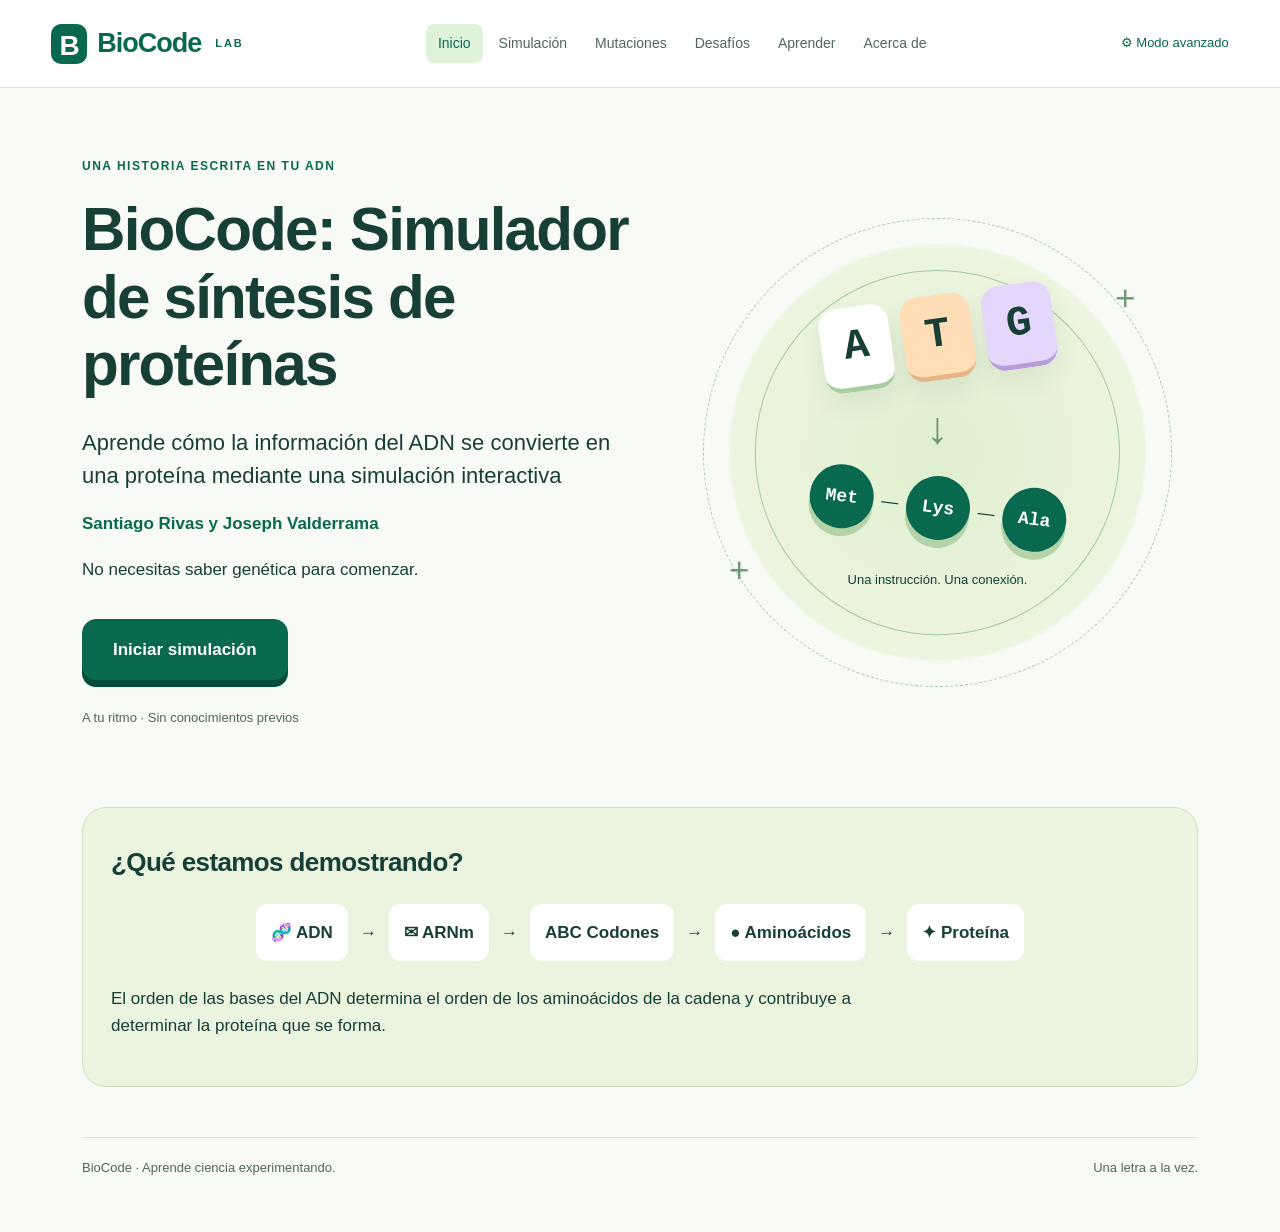
==== commit 7d54a1cf: "Guiar síntesis en cinco pasos y añadir práctica y mutaciones de ADN" ====
--- a/index.html
+++ b/index.html
@@ -1,16 +1,18 @@
 <!doctype html>
-<html lang="es"><head><meta charset="UTF-8"><meta name="viewport" content="width=device-width,initial-scale=1"><meta name="description" content="Explora la síntesis proteica y las mutaciones con BioCode, un laboratorio interactivo."><title>BioCode · Laboratorio de síntesis proteica</title><link rel="icon" href="assets/icons/favicon.svg" type="image/svg+xml"><link rel="stylesheet" href="style.css"><link rel="stylesheet" href="experience.css"><script defer src="science.js"></script><script defer src="script.js"></script><script defer src="experience.js"></script></head>
-<body><a class="skip" href="#main">Saltar a la experiencia</a><header><a class="brand" href="#inicio"><span class="brand-icon">B</span> BioCode<span class="tag">LAB</span></a><nav aria-label="Secciones"><a href="#inicio">Inicio</a><a href="#simulador">Simulación</a><a href="#mutaciones">Mutaciones</a><a href="#desafio">Desafíos</a><a href="#ciencia">Aprender</a><a href="#acerca">Acerca de</a></nav><a class="advanced-link" href="#avanzado">⚙ Modo avanzado</a></header><main id="main"><div id="journey" hidden><ol aria-label="Progreso de la experiencia"><li data-stage="0"><span>1</span>ADN</li><li data-stage="1"><span>2</span>ARNm</li><li data-stage="2"><span>3</span>Ribosoma</li><li data-stage="3"><span>4</span>Proteína</li><li data-stage="4"><span>5</span>Mutación</li><li data-stage="5"><span>6</span>Resultado</li></ol><button class="back-button secondary" id="back-step">← Volver</button></div>
-<section id="inicio" class="view" hidden><div class="welcome"><div><p class="eyebrow">UNA HISTORIA ESCRITA EN TU ADN</p><h1 tabindex="-1">Pequeñas letras.<br><em>Grandes conexiones.</em></h1><p class="hero-copy">Descubre cómo una secuencia de ADN termina convirtiéndose en una proteína.</p><p>No necesitas saber genética para comenzar.</p><a class="button primary-action" href="#simulador">Comenzar experiencia →</a><p class="hint">A tu ritmo · Sin conocimientos previos</p></div><div class="welcome-art" aria-hidden="true"><span class="orbit orbit-one"></span><span class="orbit orbit-two"></span><div class="floating-codon"><b>A</b><b>T</b><b>G</b></div><div class="art-arrow">↓</div><div class="molecule"><i>Met</i><span>—</span><i>Lys</i><span>—</span><i>Ala</i></div><p>Una instrucción. Una conexión.</p><span class="art-spark spark-one">+</span><span class="art-spark spark-two">+</span></div></div></section>
-<section id="simulador" class="view" hidden><p class="eyebrow">PASO 1 / 6</p><h1 tabindex="-1">Tu ADN</h1><p class="intro">Esta es una pequeña secuencia de ADN.</p><div class="experience-card"><div class="sequence-big" id="dna-preview">ATG AAA GCT TTT TAA</div><p class="hint">Cada letra representa una base. Vamos a descubrir qué instrucciones contiene.</p><div class="choice-buttons"><button id="guide-example" class="secondary">Usar esta secuencia</button><button id="guide-edit" class="secondary">Escribir mi propia secuencia</button></div><div id="custom-dna" hidden><label for="guide-dna">Escribe tu ADN con A, T, C y G</label><textarea id="guide-dna" rows="2" spellcheck="false">ATG AAA GCT TTT TAA</textarea></div><details class="advanced-options"><summary>⚙ Opciones avanzadas</summary><label for="guide-strand">Tipo de hebra</label><select id="guide-strand"><option value="coding">Codificante · 5′ → 3′</option><option value="template">Molde · 3′ → 5′</option></select><p id="guide-strand-help" class="hint">La hebra codificante coincide con el ARNm, cambiando T por U.</p><a href="#avanzado">Abrir todas las funciones científicas →</a></details><p id="guide-dna-status" role="status"></p><button id="dna-continue" class="primary-action">Continuar →</button></div></section>
-<section id="arnm" class="view" hidden><p class="eyebrow">PASO 2 / 6</p><h1 tabindex="-1">Una copia para el viaje</h1><p class="intro">Del ADN al ARNm, letra por letra.</p><div class="transformation experience-card"><span class="eyebrow">ADN</span><div class="sequence-big" id="guide-dna-output"></div><div class="enzyme"><span>↓</span><b>ARN polimerasa</b><small>La enzima que hace la copia</small><span>↓</span></div><span class="eyebrow">ARNm</span><div class="sequence-big rna-copy" id="guide-rna-output"></div><div class="small-lessons"><p>El ARN usa <b>U</b> en lugar de <b>T</b>.</p><p>Cada grupo de <b>3 letras</b> del ARNm se llama <b>codón</b>.</p></div><a class="button primary-action" href="#ribosoma">Continuar al ribosoma →</a></div></section>
-<section id="ribosoma" class="view" hidden><p class="eyebrow">PASO 3 / 6</p><h1 tabindex="-1">El ribosoma</h1><p class="intro">Una acción por clic. Una cadena que crece.</p><div class="guided-lab"><div class="visual-ribosome"><p class="sub-label">SUBUNIDAD MAYOR</p><div class="guide-sites"><div><b>E</b><small>Salida</small><div id="guide-site-e" class="guide-site"></div></div><div><b>P</b><small>Cadena</small><div id="guide-site-p" class="guide-site"></div></div><div><b>A</b><small>Entrada</small><div id="guide-site-a" class="guide-site"></div></div></div><div class="guide-track" id="guide-track" aria-label="ARNm en el ribosoma"></div><p class="sub-label">ARNm · SUBUNIDAD MENOR</p></div><div class="guide-controls"><p class="eyebrow" id="guide-action-count">LISTO PARA COMENZAR</p><p id="guide-action" class="action-message" role="status">Vamos a buscar la señal de inicio.</p><div class="guide-chain-area"><span class="eyebrow">TU CADENA</span><div class="chain" id="guide-chain">Todavía no hay aminoácidos.</div></div><button class="primary-action" id="guide-next">Siguiente paso →</button><button class="text-button" id="guide-restart">↺ Reiniciar traducción</button><details><summary>Ver detalle científico de esta acción</summary><p id="guide-detail"></p><a href="#avanzado">Ver anticodones y controles avanzados</a></details></div></div></section>
-<section id="proteina" class="view" hidden><p class="eyebrow">PASO 4 / 6</p><h1 tabindex="-1">Tu cadena, conectada</h1><p class="intro">Observa el resultado de la traducción.</p><div class="experience-card result-celebration"><span class="result-symbol" aria-hidden="true">✦</span><h2 id="protein-title"></h2><div id="guide-protein" class="chain hero-chain"></div><p id="protein-message"></p><p class="hint">Una proteína se forma a partir de una cadena que después se pliega. Este ejemplo didáctico no representa una proteína humana específica.</p><div class="next-question"><h3>¿Quieres ver qué ocurre si cambiamos UNA sola letra?</h3><a class="button primary-action" href="#mutaciones">Crear una mutación →</a></div></div></section>
-<section id="mutaciones" class="view" hidden><p class="eyebrow">PASO 5 / 6</p><h1 tabindex="-1">Una letra puede cambiar la historia</h1><p class="intro">Selecciona una letra del ARNm y descubre qué ocurre.</p><div class="experience-card"><p class="eyebrow">NORMAL · TOCA UNA LETRA</p><div id="mutation-letters" class="mutation-letters"></div><div class="base-picker"><span id="selected-base"></span><span aria-hidden="true">→</span><label for="guide-base">Cambiar por<select id="guide-base"><option>C</option><option>A</option><option>U</option><option>G</option></select></label><button id="guide-mutate">Aplicar cambio →</button></div><p id="guide-mutation-error" role="status"></p><div id="mutation-reveal" aria-live="polite"></div><button class="primary-action" id="guide-compare" disabled>Comparar resultados →</button><p class="hint">Aquí el cambio en ARNm representa la consecuencia de una sustitución en ADN.</p></div></section>
-<section id="resultado" class="view" hidden><p class="eyebrow">PASO 6 / 6</p><h1 tabindex="-1">Misma historia. Una diferencia.</h1><p class="intro">Compara la secuencia y la cadena que produjo cada versión.</p><div id="guide-comparison" class="guided-comparison"></div><p class="hint">No todas las mutaciones provocan enfermedad. Su efecto depende del cambio y de su contexto.</p><div class="choice-buttons"><a class="button primary-action" href="#desafio">Ponerme a prueba →</a><a href="#mutaciones" class="button secondary">Probar otro cambio</a><a href="#simulador" class="button secondary">Explorar otro ADN</a></div></section>
-<section id="desafio" class="view" hidden><div class="section-heading"><div><p class="eyebrow">PONTE A PRUEBA</p><h2>Modo desafío</h2><p>Cinco retos. Una respuesta por reto. Las soluciones aparecen después de contestar.</p></div><span id="score" class="pill">0 / 5 aciertos</span></div><article class="panel"><p id="challenge-number" class="eyebrow"></p><h3 id="question"></h3><div id="answers" class="answers"></div><div class="buttons"><button id="check">Comprobar respuesta</button><button id="new-challenge" class="secondary" disabled>Nuevo desafío →</button></div><p id="challenge-feedback" role="status"></p><div id="challenge-summary"></div></article></section>
+<html lang="es"><head><meta charset="UTF-8"><meta name="viewport" content="width=device-width,initial-scale=1"><meta name="description" content="Explora la síntesis proteica y las mutaciones con BioCode, un laboratorio interactivo."><title>BioCode · Laboratorio de síntesis proteica</title><link rel="icon" href="assets/icons/favicon.svg" type="image/svg+xml"><link rel="stylesheet" href="style.css"><link rel="stylesheet" href="experience.css"><script defer src="science.js"></script><script defer src="script.js"></script><script defer src="experience.js"></script><script defer src="learning.js"></script></head>
+<body><a class="skip" href="#main">Saltar a la experiencia</a><header><a class="brand" href="#inicio"><span class="brand-icon">B</span> BioCode<span class="tag">LAB</span></a><nav aria-label="Secciones"><a href="#inicio">Inicio</a><a href="#simulador">Simulación</a><a href="#mutaciones">Mutaciones</a><a href="#desafio">Desafíos</a><a href="#ciencia">Aprender</a><a href="#acerca">Acerca de</a></nav><a class="advanced-link" href="#avanzado">⚙ Modo avanzado</a></header><main id="main"><div id="journey" hidden><ol aria-label="Progreso de la experiencia"><li data-stage="0"><span>1</span>ADN</li><li data-stage="1"><span>2</span>Transcripción</li><li data-stage="2"><span>3</span>ARNm</li><li data-stage="3"><span>4</span>Traducción</li><li data-stage="4"><span>5</span>Proteína</li></ol><button class="back-button secondary" id="back-step">← Anterior</button></div>
+<section id="inicio" class="view" hidden><div class="welcome"><div><p class="eyebrow">UNA HISTORIA ESCRITA EN TU ADN</p><h1 tabindex="-1">BioCode: Simulador de síntesis de proteínas</h1><p class="hero-copy">Aprende cómo la información del ADN se convierte en una proteína mediante una simulación interactiva</p><p class="team-credit">Santiago Rivas y Joseph Valderrama</p><p>No necesitas saber genética para comenzar.</p><a class="button primary-action" href="#simulador">Iniciar simulación</a><p class="hint">A tu ritmo · Sin conocimientos previos</p></div><div class="welcome-art" aria-hidden="true"><span class="orbit orbit-one"></span><span class="orbit orbit-two"></span><div class="floating-codon"><b>A</b><b>T</b><b>G</b></div><div class="art-arrow">↓</div><div class="molecule"><i>Met</i><span>—</span><i>Lys</i><span>—</span><i>Ala</i></div><p>Una instrucción. Una conexión.</p><span class="art-spark spark-one">+</span><span class="art-spark spark-two">+</span></div></div>
+<article class="demonstration"><h2>¿Qué estamos demostrando?</h2><div class="demo-path" aria-label="ADN a proteína"><span>🧬 ADN</span><b>→</b><span>✉ ARNm</span><b>→</b><span>ABC Codones</span><b>→</b><span>● Aminoácidos</span><b>→</b><span>✦ Proteína</span></div><p>El orden de las bases del ADN determina el orden de los aminoácidos de la cadena y contribuye a determinar la proteína que se forma.</p></article></section>
+<section id="simulador" class="view" hidden><p class="eyebrow">Paso 1 de 5</p><h1 tabindex="-1">Tu ADN</h1><p class="intro">El ADN contiene la información genética. Esta es una pequeña secuencia.</p><div class="experience-card"><div class="sequence-big" id="dna-preview">ATG AAA GCT TTT TAA</div><p class="hint">Cada letra representa una base. Vamos a descubrir qué instrucciones contiene.</p><div class="choice-buttons"><button id="guide-example" class="secondary">Usar esta secuencia</button><button id="guide-edit" class="secondary">Escribir mi propia secuencia</button></div><div id="custom-dna" hidden><label for="guide-dna">Escribe tu ADN con A, T, C y G</label><textarea id="guide-dna" rows="2" spellcheck="false">ATG AAA GCT TTT TAA</textarea></div><details class="advanced-options"><summary>⚙ Opciones avanzadas</summary><label for="guide-strand">Tipo de hebra</label><select id="guide-strand"><option value="coding">Codificante · 5′ → 3′</option><option value="template">Molde · 3′ → 5′</option></select><p id="guide-strand-help" class="hint">La hebra codificante coincide con el ARNm, cambiando T por U.</p><a href="#avanzado">Abrir todas las funciones científicas →</a></details><p id="guide-dna-status" role="status"></p><button id="dna-continue" class="primary-action">Siguiente →</button></div></section>
+<section id="transcripcion" class="view" hidden><p class="eyebrow">Paso 2 de 5</p><h1 tabindex="-1">Transcripción: hacemos una copia</h1><p class="intro">Del ADN al ARNm, letra por letra.</p><div class="transformation experience-card"><span class="eyebrow">ADN</span><div class="sequence-big" id="guide-dna-output"></div><div class="enzyme"><span>↓</span><b>ARN polimerasa</b><small>La enzima que hace la copia</small><span>↓</span></div><span class="eyebrow">ARNm</span><div class="sequence-big rna-copy" id="guide-rna-output"></div><div class="small-lessons"><p>El ARN usa <b>U</b> en lugar de <b>T</b>.</p><p>Cada grupo de <b>3 letras</b> del ARNm se llama <b>codón</b>.</p></div><a class="button primary-action" href="#arnm">Siguiente →</a></div></section>
+<section id="arnm" class="view" hidden><p class="eyebrow">Paso 3 de 5</p><h1 tabindex="-1">ARNm: el mensaje está listo</h1><p class="intro">El ARNm lleva una copia de la información del ADN.</p><div class="experience-card"><span class="concept-icon">✉ ARNm</span><div id="messenger-sequence" class="sequence-big"></div><p>Cada grupo de tres letras es un <strong>codón</strong>.</p><p class="hint">El ribosoma leerá estos codones para unir los aminoácidos.</p><a class="button primary-action" href="#ribosoma">Siguiente →</a></div></section>
+<section id="ribosoma" class="view" hidden><p class="eyebrow">Paso 4 de 5</p><h1 tabindex="-1">El ribosoma</h1><p class="intro">El ribosoma lee el ARNm para fabricar la cadena. Una acción por clic.</p><div class="concept-pills"><span>🚚 ARNt: transporta aminoácidos.</span><span>● Aminoácidos: se unen para formar una proteína.</span></div><div class="guided-lab"><div class="visual-ribosome"><p class="sub-label">SUBUNIDAD MAYOR</p><div class="guide-sites"><div><b>E</b><small>Salida</small><div id="guide-site-e" class="guide-site"></div></div><div><b>P</b><small>Cadena</small><div id="guide-site-p" class="guide-site"></div></div><div><b>A</b><small>Entrada</small><div id="guide-site-a" class="guide-site"></div></div></div><div class="guide-track" id="guide-track" aria-label="ARNm en el ribosoma"></div><p class="sub-label">ARNm · SUBUNIDAD MENOR</p></div><div class="guide-controls"><p class="eyebrow" id="guide-action-count">LISTO PARA COMENZAR</p><p id="guide-action" class="action-message" role="status">Vamos a buscar la señal de inicio.</p><div class="guide-chain-area"><span class="eyebrow">TU CADENA</span><div class="chain" id="guide-chain">Todavía no hay aminoácidos.</div></div><button class="primary-action" id="guide-next">Siguiente paso →</button><button class="text-button" id="guide-restart">↺ Reiniciar traducción</button><details><summary>Ver detalle científico de esta acción</summary><p id="guide-detail"></p><a href="#avanzado">Ver anticodones y controles avanzados</a></details></div></div></section>
+<section id="proteina" class="view" hidden><p class="eyebrow">Paso 5 de 5</p><h1 tabindex="-1">Tu cadena, conectada</h1><p class="intro">Observa el resultado de la traducción.</p><div class="experience-card result-celebration"><span class="result-symbol" aria-hidden="true">✦</span><h2 id="protein-title"></h2><div id="guide-protein" class="chain hero-chain"></div><p id="protein-message"></p><p class="hint">Una proteína se forma a partir de una cadena que después se pliega. Este ejemplo didáctico no representa una proteína humana específica.</p><div class="final-review"><h3>Tres preguntas para cerrar</h3><form id="final-quiz"><div id="final-questions"></div><button type="submit">Ver mi resultado</button><button type="button" id="quiz-reset" class="secondary">Volver a intentar</button><p id="quiz-feedback" role="status"></p></form></div><div class="next-question"><h3>¿Quieres ver qué ocurre si cambiamos UNA sola letra?</h3><a class="button primary-action" href="#mutaciones">Crear una mutación →</a></div></div></section>
+<section id="mutaciones" class="view" hidden><p class="eyebrow">EXPERIMENTA CON MUTACIONES</p><h1 tabindex="-1">Una letra puede cambiar la historia</h1><p class="intro">Una mutación es un cambio en el ADN. Puede cambiar o no la proteína resultante.</p><div class="experience-card"><p class="eyebrow">ADN ORIGINAL · TOCA UNA LETRA</p><div id="mutation-letters" class="mutation-letters"></div><div class="base-picker"><span id="selected-base"></span><span aria-hidden="true">→</span><label for="guide-base">Cambiar por<select id="guide-base"><option>C</option><option>A</option><option>T</option><option>G</option></select></label><button id="guide-mutate">Aplicar cambio →</button></div><p id="guide-mutation-error" role="status"></p><div id="mutation-reveal" aria-live="polite"></div><button class="primary-action" id="guide-compare" disabled>Comparar resultados →</button><p class="hint">Cambia una base del ADN y observa su efecto en el ARNm, el codón y el aminoácido.</p></div></section>
+<section id="resultado" class="view" hidden><p class="eyebrow">COMPARA LOS RESULTADOS</p><h1 tabindex="-1">Misma historia. Una diferencia.</h1><p class="intro">Compara la secuencia y la cadena que produjo cada versión.</p><div id="guide-comparison" class="guided-comparison"></div><p class="hint">No todas las mutaciones provocan enfermedad. Su efecto depende del cambio y de su contexto.</p><div class="choice-buttons"><a class="button primary-action" href="#desafio">Ponerme a prueba →</a><a href="#mutaciones" class="button secondary">Probar otro cambio</a><a href="#simulador" class="button secondary">Explorar otro ADN</a></div></section>
+<section id="desafio" class="view" hidden><article class="experience-card mini-challenge"><p class="eyebrow">MINI DESAFÍO · PUEDES REINTENTAR</p><h2>Completa la cadena complementaria</h2><p>Empareja cada letra del ADN con su base complementaria.</p><div class="sequence-big">A T G C C A</div><p class="hint">Escribe la base que va debajo de cada letra. Las dos hebras se alinean en sentidos opuestos.</p><form id="complement-form"><div id="complement-inputs" class="complement-inputs"></div><button type="submit">Comprobar cadena</button><button type="button" id="complement-reset" class="secondary">Intentar de nuevo</button><p id="complement-feedback" role="status"></p></form></article><div class="section-heading"><div><p class="eyebrow">PONTE A PRUEBA</p><h2>Modo desafío</h2><p>Cinco retos. Una respuesta por reto. Las soluciones aparecen después de contestar.</p></div><span id="score" class="pill">0 / 5 aciertos</span></div><article class="panel"><p id="challenge-number" class="eyebrow"></p><h3 id="question"></h3><div id="answers" class="answers"></div><div class="buttons"><button id="check">Comprobar respuesta</button><button id="new-challenge" class="secondary" disabled>Nuevo desafío →</button></div><p id="challenge-feedback" role="status"></p><div id="challenge-summary"></div></article></section>
 
-<section id="ciencia" class="view" hidden><p class="eyebrow">A TU RITMO</p><h1 tabindex="-1">Pequeñas ideas. Grandes descubrimientos.</h1><p class="intro">Explora una pregunta a la vez.</p><div class="learn-grid"><article class="learn-card"><span class="concept-icon">ADN</span><h2>¿Qué es ADN?</h2><p>Es una molécula que guarda instrucciones para las células. Aquí exploramos un pequeño fragmento.</p><details><summary>Ver más<span class="sr-only"> sobre ¿Qué es ADN?</span></summary><p>Sus bases son A, T, C y G. Para producir ARN se lee una hebra molde; la hebra codificante coincide con el ARN, cambiando T por U.</p></details></article><article class="learn-card"><span class="concept-icon">ARNm</span><h2>¿Qué es ARNm?</h2><p>Es una copia de información del ADN que puede leer el ribosoma. Usa U en lugar de T.</p><details><summary>Ver más<span class="sr-only"> sobre ¿Qué es ARNm?</span></summary><p>La ARN polimerasa lee la hebra molde de ADN en dirección 3′ → 5′ y sintetiza ARN 5′ → 3′. En eucariotas, el pre-ARNm se procesa antes de salir del núcleo.</p></details></article><article class="learn-card"><span class="concept-icon">ABC</span><h2>¿Qué es un codón?</h2><p>Es un grupo de tres letras del ARNm. Indica un aminoácido o una señal para detenerse.</p><details><summary>Ver más<span class="sr-only"> sobre ¿Qué es un codón?</span></summary><p>El código estándar tiene 64 codones. AUG codifica Metionina y actúa como inicio en este modelo; UAA, UAG y UGA son señales STOP. El marco se fija desde el primer AUG.</p></details></article><article class="learn-card"><span class="concept-icon">ARNt</span><h2>¿Qué es ARNt?</h2><p>Es la molécula que lleva un aminoácido al ribosoma. Su anticodón reconoce el codón correspondiente.</p><details><summary>Ver más<span class="sr-only"> sobre ¿Qué es ARNt?</span></summary><p>El anticodón se aparea de forma antiparalela: 5′-AUG-3′ con 3′-UAC-5′. Mostramos complementariedad ideal, sin wobble ni bases modificadas. No hay ARNt para STOP.</p></details></article><article class="learn-card"><span class="concept-icon">E P A</span><h2>¿Qué hace el ribosoma?</h2><p>Lee el ARNm y une aminoácidos para formar una cadena. Esa cadena después puede plegarse.</p><details><summary>Ver más<span class="sr-only"> sobre ¿Qué hace el ribosoma?</span></summary><p>El ARNt iniciador entra en P. Los siguientes entran en A; tras el enlace peptídico, la cadena queda en A. Al avanzar, A pasa a P y P a E. En STOP actúa un factor de liberación.</p></details></article><article class="learn-card"><span class="concept-icon">A → C</span><h2>¿Qué es una mutación?</h2><p>Es un cambio en la secuencia genética. A veces cambia la cadena producida; otras veces no.</p><details><summary>Ver más<span class="sr-only"> sobre ¿Qué es una mutación?</span></summary><p>Una sustitución puede ser silenciosa, missense o nonsense. También puede alterar el inicio o STOP. Aquí cambiamos el ARNm para representar la consecuencia transcrita de una sustitución en ADN. No todas las mutaciones causan enfermedad.</p></details></article></div><a class="button secondary" href="#avanzado">Explorar el código genético y los detalles científicos →</a></section>
+<section id="ciencia" class="view" hidden><p class="eyebrow">A TU RITMO</p><h1 tabindex="-1">Pequeñas ideas. Grandes descubrimientos.</h1><p class="intro">Explora una pregunta a la vez.</p><div class="learn-grid"><article class="learn-card"><span class="concept-icon">ADN</span><h2>¿Qué es ADN?</h2><p>Es una molécula que guarda instrucciones para las células. Aquí exploramos un pequeño fragmento.</p><details><summary>Ver más<span class="sr-only"> sobre ¿Qué es ADN?</span></summary><p>Sus bases son A, T, C y G. Para producir ARN se lee una hebra molde; la hebra codificante coincide con el ARN, cambiando T por U.</p></details></article><article class="learn-card"><span class="concept-icon">ARNm</span><h2>¿Qué es ARNm?</h2><p>Es una copia de información del ADN que puede leer el ribosoma. Usa U en lugar de T.</p><details><summary>Ver más<span class="sr-only"> sobre ¿Qué es ARNm?</span></summary><p>La ARN polimerasa lee la hebra molde de ADN en dirección 3′ → 5′ y sintetiza ARN 5′ → 3′. En eucariotas, el pre-ARNm se procesa antes de salir del núcleo.</p></details></article><article class="learn-card"><span class="concept-icon">ABC</span><h2>¿Qué es un codón?</h2><p>Es un grupo de tres letras del ARNm. Indica un aminoácido o una señal para detenerse.</p><details><summary>Ver más<span class="sr-only"> sobre ¿Qué es un codón?</span></summary><p>El código estándar tiene 64 codones. AUG codifica Metionina y actúa como inicio en este modelo; UAA, UAG y UGA son señales STOP. El marco se fija desde el primer AUG.</p></details></article><article class="learn-card"><span class="concept-icon">ARNt</span><h2>¿Qué es ARNt?</h2><p>Es la molécula que lleva un aminoácido al ribosoma. Su anticodón reconoce el codón correspondiente.</p><details><summary>Ver más<span class="sr-only"> sobre ¿Qué es ARNt?</span></summary><p>El anticodón se aparea de forma antiparalela: 5′-AUG-3′ con 3′-UAC-5′. Mostramos complementariedad ideal, sin wobble ni bases modificadas. No hay ARNt para STOP.</p></details></article><article class="learn-card"><span class="concept-icon">E P A</span><h2>¿Qué hace el ribosoma?</h2><p>Lee el ARNm y une aminoácidos para formar una cadena. Esa cadena después puede plegarse.</p><details><summary>Ver más<span class="sr-only"> sobre ¿Qué hace el ribosoma?</span></summary><p>El ARNt iniciador entra en P. Los siguientes entran en A; tras el enlace peptídico, la cadena queda en A. Al avanzar, A pasa a P y P a E. En STOP actúa un factor de liberación.</p></details></article><article class="learn-card"><span class="concept-icon">A → C</span><h2>¿Qué es una mutación?</h2><p>Es un cambio en la secuencia genética. A veces cambia la cadena producida; otras veces no.</p><details><summary>Ver más<span class="sr-only"> sobre ¿Qué es una mutación?</span></summary><p>Una sustitución puede ser silenciosa, missense o nonsense. También puede alterar el inicio o STOP. En el recorrido cambiamos el ADN y observamos su efecto en el ARNm. El modo avanzado también permite editar directamente el ARNm. No todas las mutaciones causan enfermedad.</p></details></article></div><a class="button secondary" href="#avanzado">Explorar el código genético y los detalles científicos →</a></section>
 <section id="acerca" class="view" hidden><h2>Acerca de BioCode</h2><p>BioCode es un simulador educativo desarrollado para facilitar la comprensión de la síntesis de proteínas y los efectos de las mutaciones genéticas mediante una experiencia visual e interactiva.</p><p><strong>Santiago Rivas · Joseph Valderrama</strong><br>I.E. N.° 1146 República del Paraguay</p></section>
 <section id="avanzado" class="view" hidden><div class="advanced-banner"><div><p class="eyebrow">MODO AVANZADO</p><h1 tabindex="-1">Explora todos los detalles</h1><p>Hebras, orientaciones, anticodones y controles científicos completos.</p></div><button id="advanced-to-guide" class="secondary">Usar este ARNm en el recorrido →</button></div><section id="advanced-intro"><div class="section-heading"><div><p class="eyebrow">EXPERIMENTO 01 / SÍNTESIS PROTEICA</p><h1>BioCode</h1><p>Simulador Interactivo de Síntesis Proteica y Mutaciones</p></div><span class="pill">Modelo educativo</span></div>
 <div class="learning-path" aria-label="Recorrido de aprendizaje">ADN <span>→</span> ARNm <span>→</span> Ribosoma <span>→</span> Proteína <span>→</span> Mutación <span>→</span> Comparación</div><div class="workspace" id="lab-workspace"><article class="panel input-panel"><div class="panel-title"><span class="step">1</span><h2>ADN y transcripción</h2></div><label for="strand">Tipo de hebra de ADN</label><select id="strand"><option value="coding">Codificante · 5′ → 3′</option><option value="template">Molde · 3′ → 5′</option></select><p id="strand-help" class="hint">La hebra codificante coincide con el ARNm, sustituyendo T por U.</p><label for="dna">Secuencia de ADN</label><textarea id="dna" spellcheck="false" rows="3">ATG AAA GCT TTT TAA</textarea><div class="buttons"><button id="transcribe">Transcribir ↓</button><button class="secondary" id="example">Cargar ejemplo</button></div><p id="dna-status" role="status" class="feedback"></p><div class="polymerase">ADN ↓ ARN polimerasa ↓ ARNm</div><label for="rna">ARNm · 5′ → 3′ <span class="hint">También puedes editarlo</span></label><textarea id="rna" spellcheck="false" rows="3">AUG AAA GCU UUU UAA</textarea><p class="hint">La ARN polimerasa sintetiza ARN en sentido 5′ → 3′.</p><details><summary>¿Qué ocurre antes de salir del núcleo?</summary><p>En eucariotas, el pre-ARNm se procesa: se agrega una caperuza 5′, generalmente una cola poli-A en 3′, y el splicing elimina intrones y une exones. Aquí ingresamos una secuencia equivalente a la región ya procesada; no simulamos intrones ni añadimos cola poli-A a la traducción.</p></details></article>
--- a/experience.css
+++ b/experience.css
@@ -1,4 +1,5 @@
 /* Progressive disclosure: one task per screen. The advanced laboratory keeps its controls. */
+.team-credit{font-weight:600;color:var(--green)}.demonstration{background:#eaf4df;border:1px solid #cfdfbf;border-radius:24px;padding:28px;margin:25px 0}.demo-path{display:flex;align-items:center;justify-content:center;gap:12px;flex-wrap:wrap;margin:24px 0}.demo-path span{padding:15px;background:white;border-radius:12px;font-weight:600}.demonstration p{max-width:820px}.concept-pills{display:flex;gap:14px;flex-wrap:wrap;margin:0 0 25px;font-size:14px}.concept-pills span{background:#e9f2e1;padding:10px 16px;border-radius:12px}.complement-inputs{display:grid;grid-template-columns:repeat(6,minmax(0,1fr));gap:10px;max-width:560px;margin:25px auto}.complement-inputs label{font:600 22px Consolas,monospace}.complement-inputs select{padding:10px 4px;text-align:center}.complement-inputs [aria-invalid="true"]{border:2px solid #ad4d27}.mini-challenge{margin-bottom:45px}.final-review{text-align:left;border-top:1px solid var(--line);margin-top:30px;padding-top:25px}#final-questions fieldset{border:1px solid var(--line);border-radius:12px;padding:18px;margin:16px 0}#final-questions legend{font-weight:600;padding:0 6px}#final-questions label{display:flex;align-items:center;gap:10px;font-weight:400}#final-questions input{width:18px;min-height:18px;flex:none}.mutation-flow{display:grid;gap:12px;text-align:left;margin:24px 0}.mutation-flow>div{display:grid;grid-template-columns:110px 1fr 1fr;gap:12px;border:1px solid var(--line);padding:16px;border-radius:12px;background:#f5f9ee}.mutation-flow span,.comparison-dna{overflow-wrap:anywhere;font-family:Consolas,monospace}.welcome h1{font-size:clamp(34px,4.1vw,56px)}@media(max-width:700px){.mutation-flow>div{grid-template-columns:1fr;gap:6px}.concept-pills{font-size:12px;gap:7px;margin-bottom:15px}.concept-pills span{padding:7px 10px}.complement-inputs{gap:5px}.complement-inputs select{font-size:16px}.demo-path{gap:8px}.demo-path span{font-size:13px;padding:10px}.demonstration{padding:20px}.welcome h1{font-size:36px}#journey li{min-width:0;font-size:9px}.final-review button{width:100%;margin-top:8px}}
 [hidden]{display:none!important}:root{--paper:#f8faf6;--ink:#173f36;--green:#08694f;--mint:#def3d9}body{font-size:17px}header{height:auto;min-height:88px;padding:16px 4vw;gap:24px;position:relative;flex-wrap:wrap}header nav{display:flex;gap:4px;flex:1;justify-content:center}header nav a{padding:8px 12px;font-size:14px;margin:0;white-space:nowrap}.advanced-link{font-size:13px;text-decoration:none;white-space:nowrap}.brand{white-space:nowrap}main{max-width:1200px;padding:34px 42px}section.view{min-height:66vh;margin:0 0 50px}h1{font-size:clamp(32px,4.4vw,56px);line-height:1.12;letter-spacing:-1.8px;max-width:900px}h1:focus,h2:focus{outline:none}.intro{font-size:19px;color:var(--muted);max-width:760px;margin-bottom:32px}button,.button{border-radius:14px;min-height:50px;padding:14px 22px;font-size:15px}.primary-action{font-size:17px;min-height:60px;padding:18px 30px;box-shadow:0 7px 0 #054d3b;max-width:100%;gap:12px}.primary-action:hover{transform:translateY(-2px)}.primary-action:active{transform:translateY(3px);box-shadow:0 3px 0 #054d3b}.primary-action:disabled{box-shadow:none}.text-button{background:transparent;border:0;color:var(--green);font-size:14px}.welcome{display:grid;grid-template-columns:1.05fr 1fr;align-items:center;gap:48px;min-height:65vh;padding:35px 0}.welcome h1{font-size:clamp(40px,4.7vw,65px);margin:20px 0 28px}.welcome em{font-style:normal;color:var(--green)}.hero-copy{font-size:22px;max-width:530px;line-height:1.5}.welcome .primary-action{margin:18px 0}.welcome-art{aspect-ratio:1;position:relative;display:flex;align-items:center;justify-content:center;flex-direction:column;border-radius:50%;background:radial-gradient(circle,#dfefcf 0,#ecf5df 56%,transparent 57%);isolation:isolate}.orbit{position:absolute;border:1px dashed #a5c7ac;border-radius:50%;width:90%;height:90%;z-index:-1}.orbit-two{width:70%;height:70%;transform:rotate(30deg);border-style:solid}.floating-codon{display:flex;gap:12px;transform:rotate(-8deg);animation:float 5s ease-in-out infinite}.floating-codon b{display:grid;place-items:center;width:70px;height:85px;border-radius:18px;background:#fff;box-shadow:0 12px 24px #173f3612;font:600 42px Consolas,monospace;border-bottom:5px solid #a7cda1}.floating-codon b:nth-child(2){background:#ffdeb7;border-color:#e5b588}.floating-codon b:nth-child(3){background:#e4d7fb;border-color:#ba9bdb}.art-arrow{font-size:45px;margin:12px;color:#789572}.molecule{display:flex;align-items:center;gap:8px;transform:rotate(7deg)}.molecule i{display:grid;place-items:center;width:64px;height:64px;border-radius:50%;background:var(--green);color:#fff;font:600 18px Consolas,monospace;box-shadow:0 8px 0 #b4d3a8}.welcome-art p{font-size:13px;margin-top:30px}.art-spark{position:absolute;font-size:35px;color:#709976}.spark-one{top:15%;right:12%}.spark-two{bottom:22%;left:10%}#journey{margin-bottom:36px}#journey ol{padding:0;list-style:none;display:flex;gap:8px;justify-content:space-between;border-bottom:1px solid var(--line);padding-bottom:20px;margin:0 0 16px}#journey li{display:flex;gap:8px;align-items:center;color:#53665c;font-size:13px}#journey li span{width:28px;height:28px;border-radius:50%;background:#e8eee4;display:grid;place-items:center;font-weight:bold}#journey li.current{color:var(--green);font-weight:700}#journey li.current span{background:var(--green);color:white}#journey li.complete span{background:#cfe8c9;color:#235941}.back-button{min-height:44px;padding:8px 0;background:none;border:0;font-size:14px}.experience-card{border:1px solid #d7e5d7;border-radius:28px;background:white;text-align:center;padding:44px;max-width:960px;margin:auto;box-shadow:0 14px 50px #22483305}.sequence-big{font:600 clamp(20px,3vw,35px)/1.8 Consolas,monospace;letter-spacing:1px;white-space:normal;overflow-wrap:anywhere;background:#edf5e8;border:1px solid #d2e4cf;border-radius:18px;padding:22px;margin:12px 0 22px}.choice-buttons{display:flex;flex-wrap:wrap;gap:14px;justify-content:center;margin:24px 0}.advanced-options{text-align:left;border-top:1px solid var(--line);margin:28px 0;padding-top:12px}.advanced-options select{max-width:420px;display:block}#custom-dna{text-align:left;margin-top:25px}#guide-dna-status,#guide-mutation-error{color:#9c3322;min-height:1.6em}#guide-dna-status:empty,#guide-mutation-error:empty{display:none}.enzyme{display:flex;flex-direction:column;align-items:center;gap:6px;margin:10px}.enzyme>span{font-size:27px;color:#7a9b78}.enzyme b{padding:10px 28px;border:1px dashed #96b294;border-radius:24px;font-size:14px}.enzyme small{font-size:12px;color:var(--muted)}.transformation .sequence-big{margin:8px 0;padding:12px}.rna-copy{background:#fff2df;border-color:#f1d8b3;animation:copy-in .7s ease-out}.small-lessons{display:flex;justify-content:center;gap:30px;margin:22px 0;font-size:15px}.small-lessons p{max-width:280px}.guided-lab{display:grid;grid-template-columns:1.2fr 1fr;gap:40px;align-items:center}.visual-ribosome{min-width:0;background:#e4efd9;border:2px solid #c4d9b4;border-radius:160px 160px 38px 38px;padding:40px 18px 15px;box-shadow:0 12px 0 #c9dfb9;position:relative}.guide-sites{display:grid;grid-template-columns:repeat(3,minmax(0,1fr));gap:10px;text-align:center;margin:28px 0 20px}.guide-sites>div>b{display:block;font-size:29px}.guide-sites small{font-size:12px}.guide-site{height:145px;border:2px dashed #b1c5a4;border-radius:20px;margin-top:12px;display:flex;align-items:center;justify-content:center;background:#f7fbf080}.simple-trna{display:flex;flex-direction:column;align-items:center;animation:arrive .5s ease}.simple-trna b{font:600 19px Consolas,monospace;padding:12px;border-radius:30px;background:var(--green);color:white}.simple-stem{width:18px;height:32px;border:3px solid #759b68;border-top:0;border-bottom-width:8px;border-radius:0 0 8px 8px}.discharged b{background:#d5e1ce;color:#536a49}.guide-track{display:flex;gap:12px;overflow:auto;padding:16px 10px;background:#fffaf0;border-radius:12px;border-block:1px solid #dbdbb8;scrollbar-width:thin}.track-codon{flex:none;font:600 23px Consolas,monospace;letter-spacing:3px;padding:8px 13px;border:2px solid transparent;border-radius:9px}.track-codon.current{background:#ffe4a5;border-color:#b58825}.guide-controls{min-width:0}.action-message{font-size:26px;line-height:1.35;min-height:105px;margin-top:20px}.guide-chain-area{border-top:1px solid var(--line);padding:20px 0;min-height:110px}.guide-controls>.primary-action{width:100%;margin-bottom:15px}.guide-controls>.text-button{display:block;margin:auto}.guide-controls details{margin:22px 0 0;font-size:13px;color:var(--muted)}.aa{font-size:17px;padding:9px 16px;border-radius:50px}.result-symbol{font-size:55px;color:#749447;display:inline-block;animation:arrive .8s ease}.hero-chain{justify-content:center;margin:30px 0}.hero-chain .aa{font-size:clamp(18px,3vw,30px);padding:18px 24px}.next-question{margin-top:35px;padding-top:28px;border-top:1px solid var(--line)}.mutation-letters{display:flex;justify-content:center;gap:12px;flex-wrap:wrap;max-height:280px;overflow:auto;padding:18px 4px}.letter-triplet{display:flex;gap:3px}.letter-button{font:600 20px Consolas,monospace;padding:0;width:44px;min-height:50px;background:#edf5e8;border:1px solid #bed3b5;color:var(--ink);border-radius:8px}.letter-button[aria-pressed="true"]{outline:3px solid #a76111;outline-offset:2px;background:#ffe2a5}.base-picker{display:flex;align-items:center;justify-content:center;flex-wrap:wrap;gap:24px;margin:26px 0}.base-picker label{display:flex;align-items:center;gap:14px;margin:0}.base-picker select{width:74px;margin:0}.codon-change{display:flex;flex-direction:column;align-items:center;font:600 30px Consolas,monospace;gap:10px;margin:25px}.codon-change span:last-child{background:#ffdeb7;border:1px solid #d49e5c;border-radius:12px;padding:12px 35px;animation:copy-in .6s ease-out}.amino-change{display:flex;align-items:center;justify-content:center;gap:30px;margin:22px 0}.amino-change strong,.amino-change small{display:block}.amino-change small{font-size:11px;letter-spacing:2px;color:var(--muted)}.amino-change strong{font-size:22px}.guided-comparison{display:grid;grid-template-columns:1fr auto 1fr;gap:18px;align-items:center;margin:35px 0}.result-card{background:#fff;border:1px solid #d3e3cc;border-radius:24px;padding:30px;min-width:0;align-self:stretch}.result-card h2{font-size:14px;letter-spacing:2px;color:var(--muted)}.comparison-sequence{display:flex;gap:9px;flex-wrap:wrap;font:600 19px/1.8 Consolas,monospace;margin:28px 0}.comparison-sequence span{padding:3px}.difference{background:#ffe2b5!important;outline:2px solid #a26016;border-radius:7px;color:#6e3d05}.versus{font:600 13px Consolas,monospace;border:1px solid var(--line);border-radius:50%;width:40px;height:40px;display:grid;place-items:center}.result-caption{grid-column:1/-1;text-align:center;font-size:18px}.learn-grid{display:grid;grid-template-columns:repeat(3,1fr);gap:20px;margin-bottom:28px}.learn-card{background:white;border:1px solid var(--line);border-radius:22px;padding:28px}.concept-icon{display:inline-block;padding:10px 14px;border-radius:12px;background:#e7f2dc;font:600 17px Consolas,monospace;margin-bottom:22px}.learn-card h2{font-size:22px}.learn-card p{font-size:15px}.learn-card details{border-top:1px solid var(--line);padding-top:8px}.learn-card summary{color:var(--green)}.sr-only{position:absolute;width:1px;height:1px;padding:0;margin:-1px;overflow:hidden;clip:rect(0,0,0,0);white-space:nowrap;border:0}#acerca{max-width:760px;margin:50px auto}#avanzado .advanced-banner{border-bottom:1px solid var(--line);padding-bottom:25px;margin-bottom:30px}#avanzado h1{font-size:36px}#avanzado .learning-path{display:none}#avanzado section{margin-bottom:40px}#avanzado .workspace{grid-template-columns:minmax(270px,.8fr) minmax(400px,1.2fr)}#avanzado .panel{padding:22px}#avanzado .aa{font-size:13px;padding:5px 12px}footer{margin-top:45px}#desafio .section-heading{padding-top:20px}@keyframes float{50%{transform:translateY(-12px) rotate(-5deg)}}@keyframes copy-in{from{opacity:.2;transform:translateY(-16px)}to{opacity:1;transform:none}}
 @media(max-width:1000px){header{gap:14px;justify-content:space-between}header nav{order:3;width:100%;flex-basis:100%;justify-content:flex-start;overflow:auto}.welcome{gap:20px}.welcome-art{max-width:430px}.guided-lab{gap:24px}#avanzado .workspace{grid-template-columns:1fr}.learn-grid{grid-template-columns:1fr 1fr}.result-card{padding:22px}.guided-comparison{gap:10px}}
 @media(max-width:700px){body{font-size:16px}header{padding:15px 18px}.tag{display:none}.brand{font-size:25px}header nav a{font-size:13px;padding:8px 10px}.advanced-link{font-size:12px}main{padding:25px 18px}.welcome{grid-template-columns:1fr;gap:10px;padding:12px 0;min-height:0}.welcome h1{font-size:42px;letter-spacing:-1.5px}.hero-copy{font-size:20px}.welcome-art{width:100%;max-width:350px;margin:auto;order:-1;aspect-ratio:1.5;background-size:100%}.welcome-art .orbit{width:70%;height:90%}.welcome-art .orbit-two{width:55%;height:70%}.floating-codon b{width:45px;height:55px;font-size:27px;border-radius:11px}.art-arrow{font-size:25px;margin:8px}.molecule i{width:43px;height:43px;font-size:14px}.welcome-art p{display:none}.art-spark{font-size:25px}.welcome .primary-action{width:100%;font-size:16px}.intro{font-size:17px;margin-bottom:24px}h1{font-size:34px;letter-spacing:-1px}#journey{margin-bottom:20px}#journey ol{gap:8px;overflow:auto;padding-bottom:15px}#journey li{flex-direction:column;gap:7px;min-width:52px;font-size:10px}#journey li span{width:27px;height:27px}.experience-card{padding:25px 18px;border-radius:22px}.sequence-big{font-size:20px;padding:18px 8px;letter-spacing:0}.choice-buttons{gap:10px}.choice-buttons>button,.choice-buttons>.button{flex:1 1 220px}.small-lessons{display:block;margin:20px 0}.small-lessons p{max-width:none;font-size:14px}.primary-action{font-size:15px;padding:16px 18px}.guided-lab{grid-template-columns:1fr;gap:30px}.visual-ribosome{padding:25px 12px 10px;border-radius:100px 100px 25px 25px}.guide-sites{margin:18px 0;gap:8px}.guide-site{height:110px;border-radius:14px}.guide-sites>div>b{font-size:24px}.guide-sites small{font-size:11px}.simple-trna b{font-size:16px;padding:9px}.simple-stem{height:26px}.track-codon{font-size:20px;padding:6px 10px}.guide-track{padding:10px}.action-message{font-size:23px;min-height:65px}.guide-chain-area{min-height:95px;padding:16px 0}.guide-controls{padding:0 6px}.hero-chain{gap:6px}.hero-chain .aa{font-size:17px;padding:10px 12px}.letter-button{width:40px;min-height:46px;font-size:18px}.mutation-letters{gap:10px}.base-picker{gap:14px}.amino-change{gap:15px}.amino-change strong{font-size:18px}.guided-comparison{grid-template-columns:1fr;gap:18px}.versus{margin:auto}.result-caption{font-size:16px}.learn-grid{grid-template-columns:1fr}.learn-card{padding:25px}.result-card{padding:25px}.comparison-sequence{font-size:18px}.aa{font-size:16px;padding:8px 12px}.buttons button{flex:1}.welcome .hint{font-size:12px}#avanzado .panel{padding:16px}#avanzado .workspace{display:block}.section-heading{flex-wrap:wrap}.eyebrow{font-size:11px!important}footer{font-size:12px}.sub-label{font-size:10px;letter-spacing:1.5px}}
